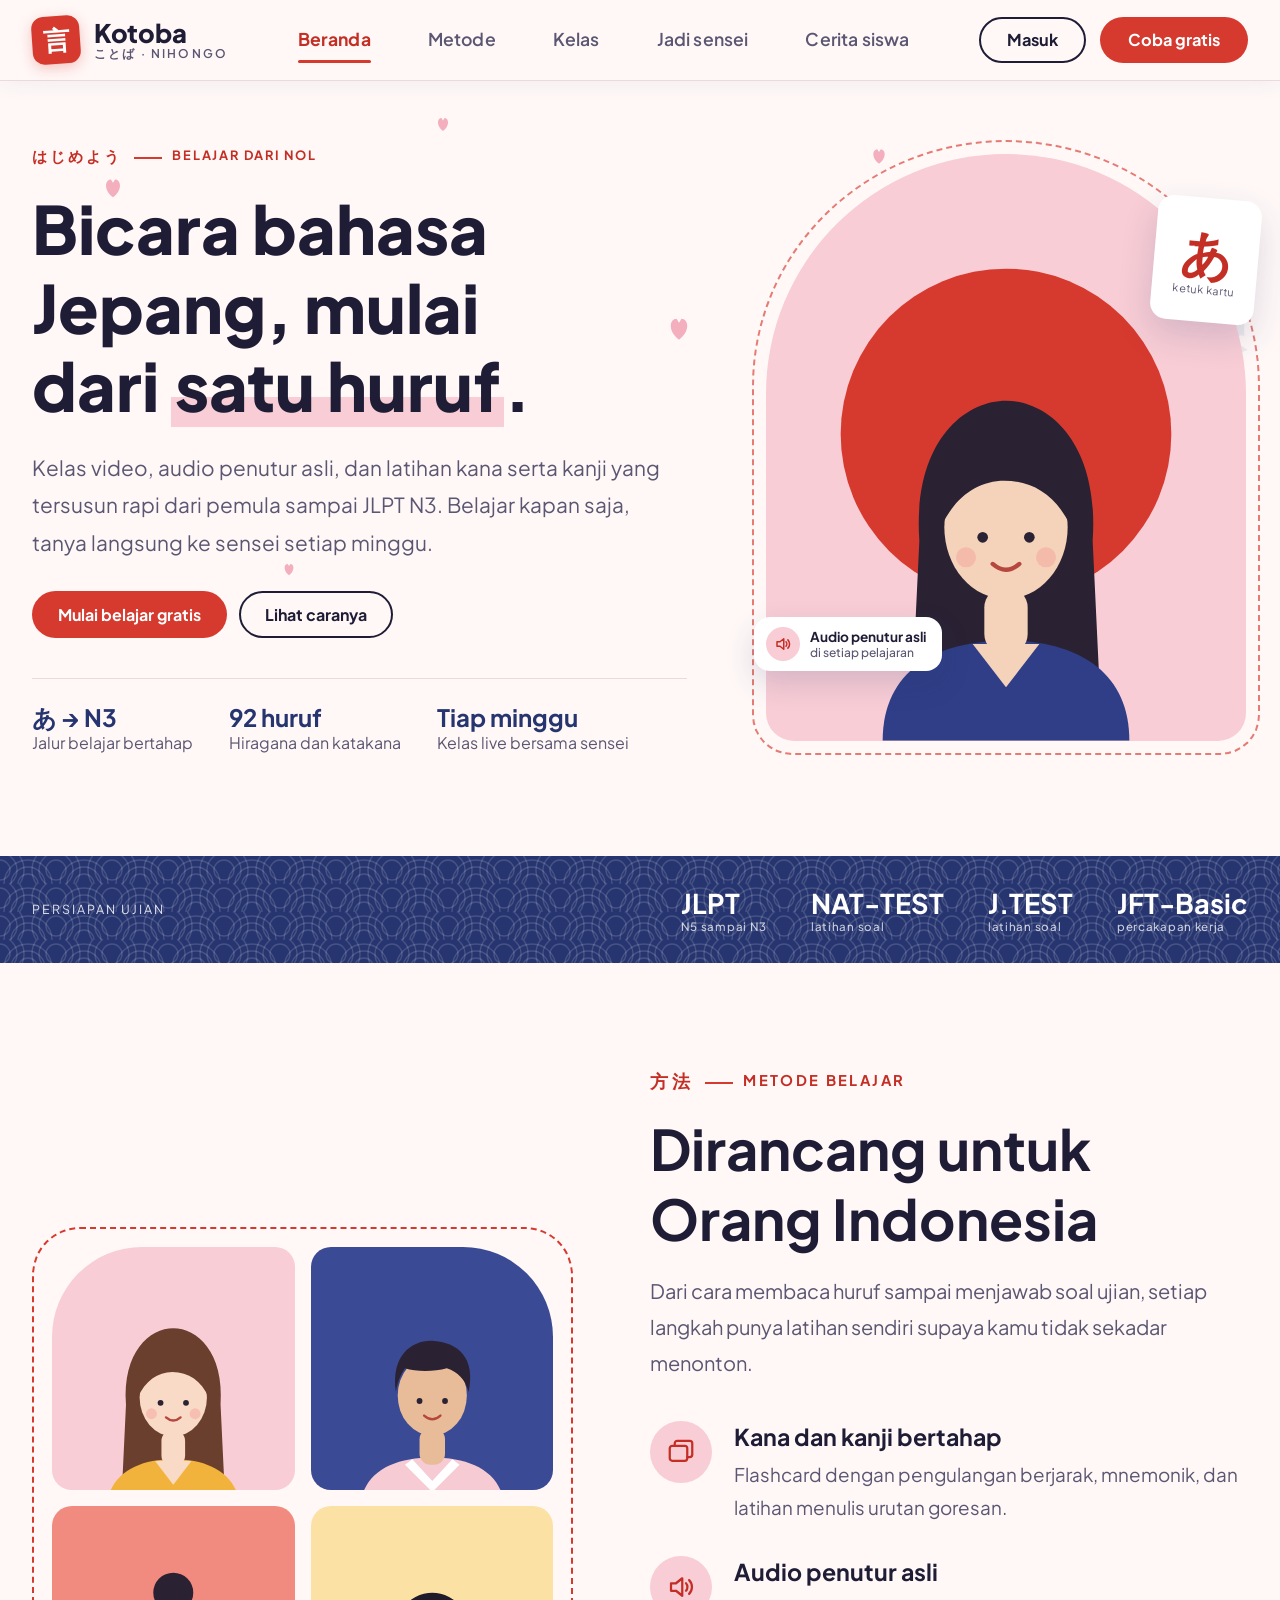
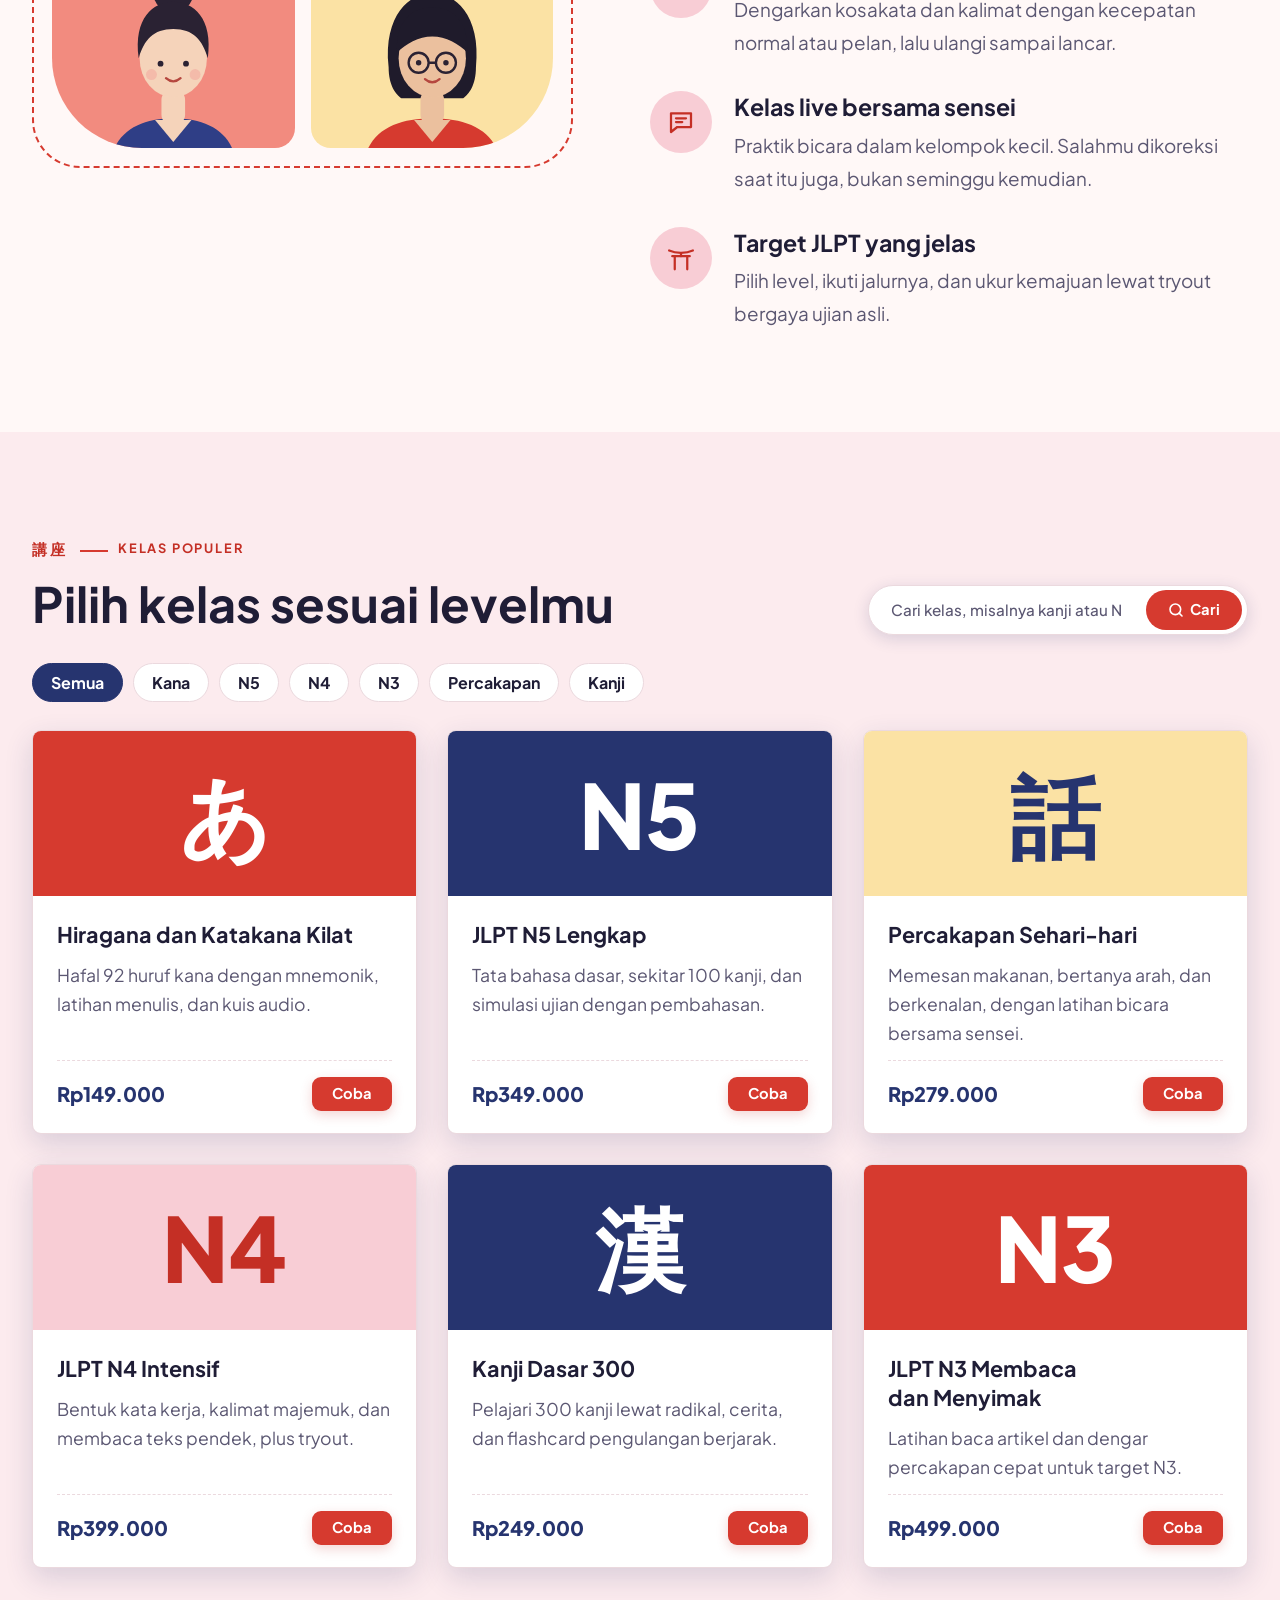
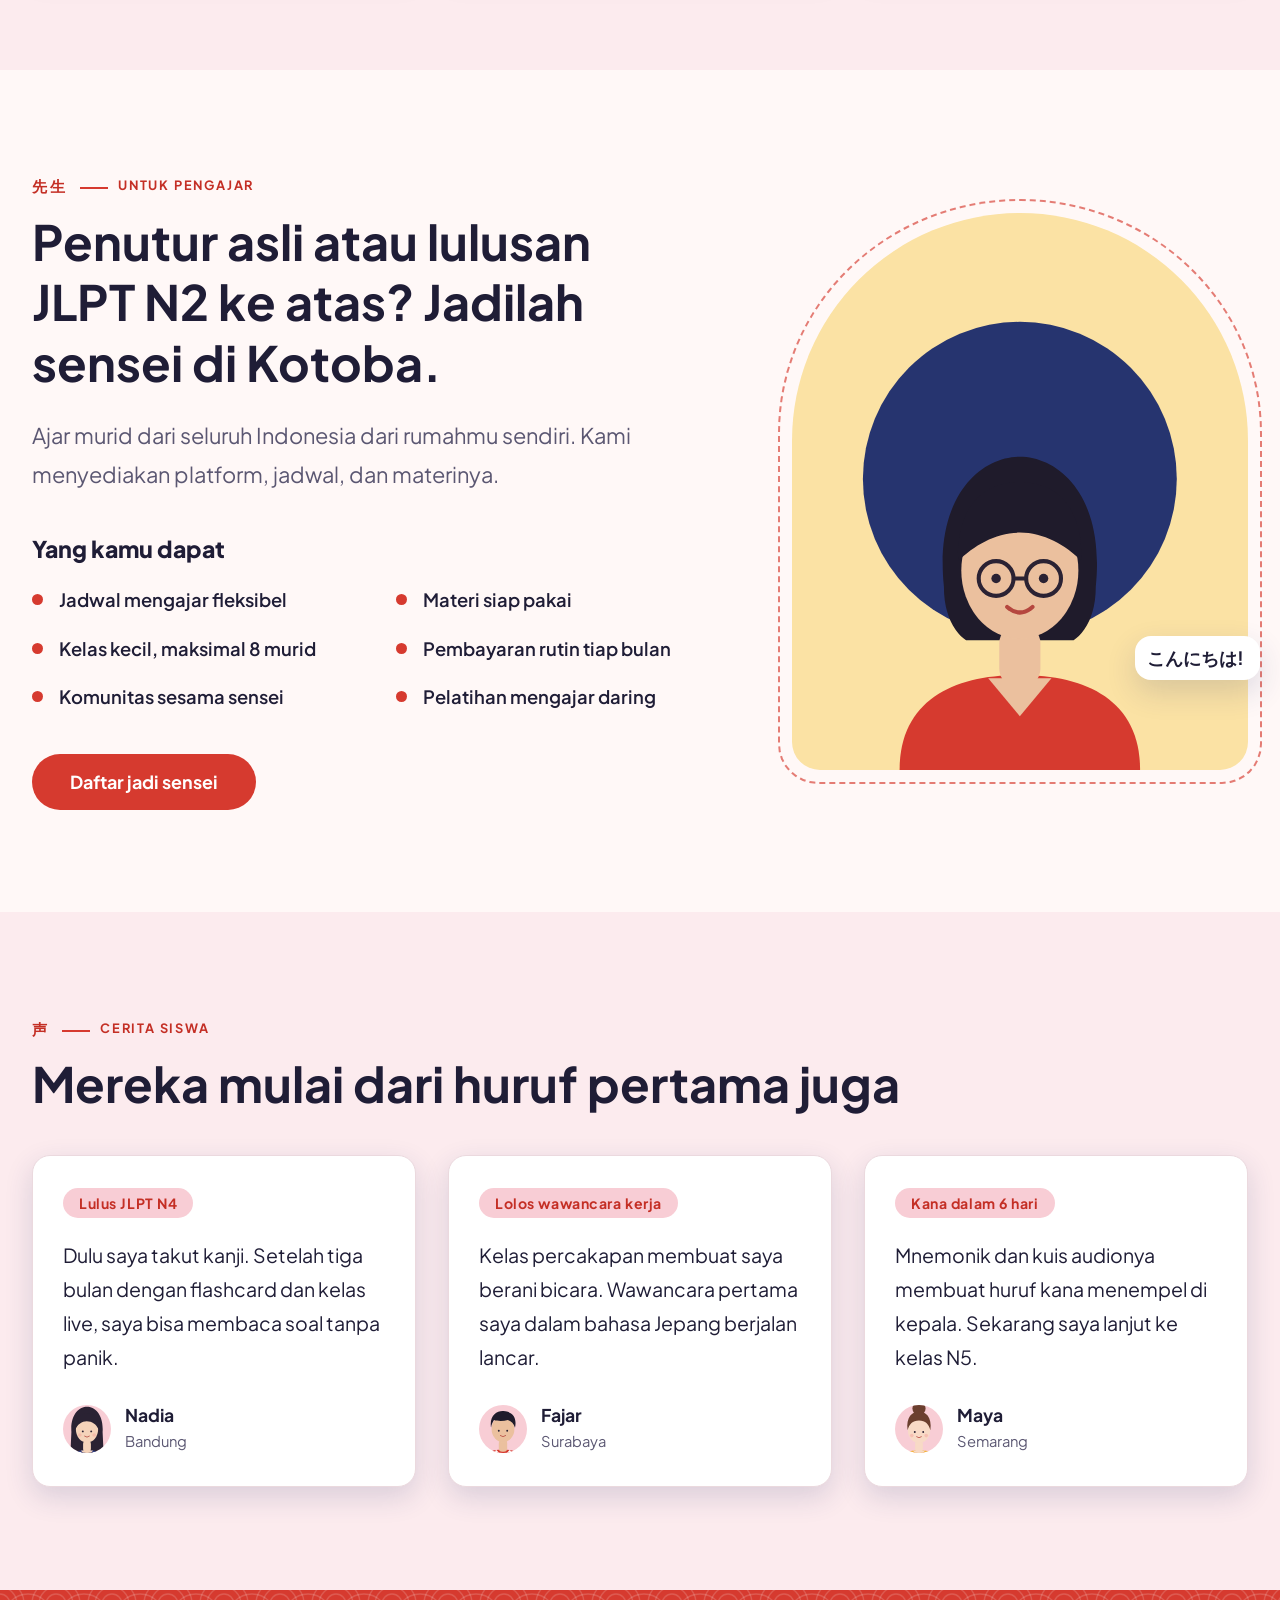
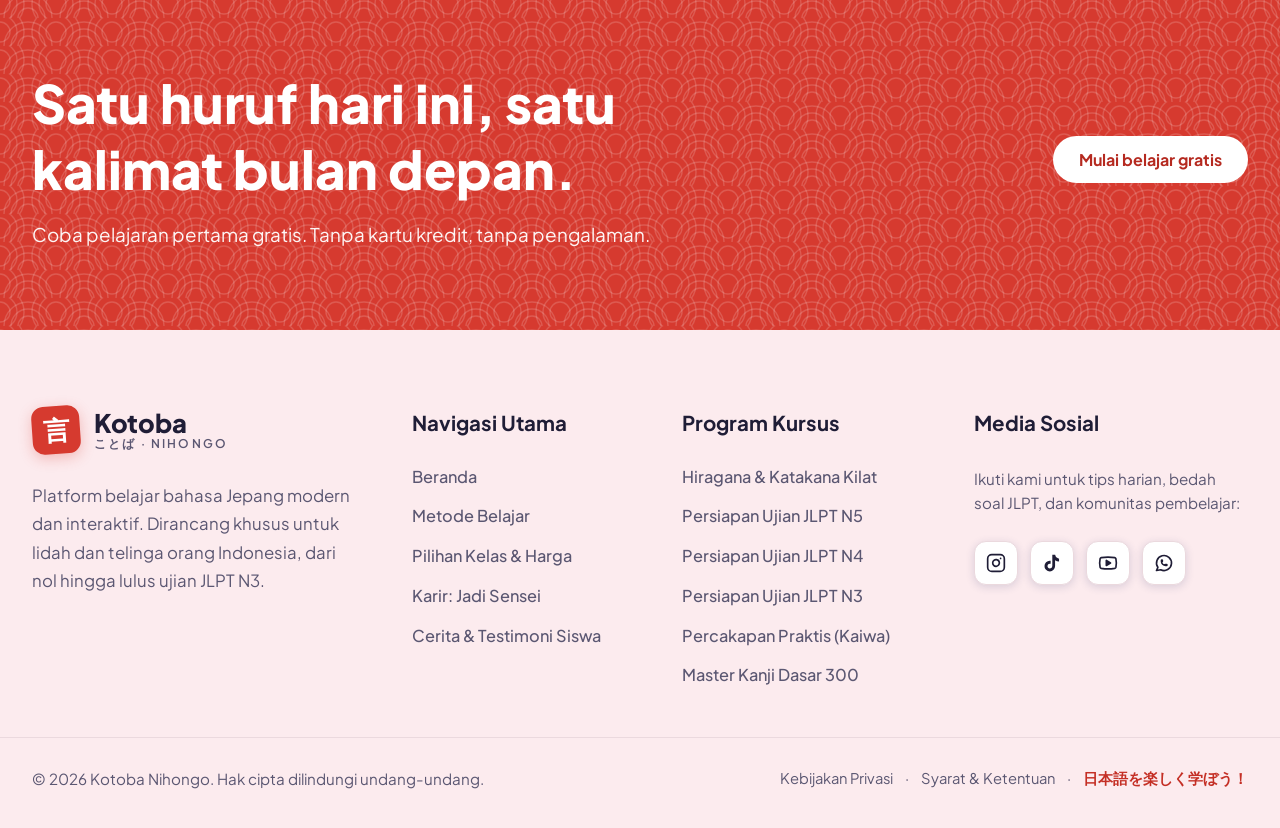
==== index.html @ 8b2e1757 "second commit" ====
﻿<!doctype html>
<html lang="id">

<head>
    <meta charset="utf-8">
    <meta name="viewport" content="width=device-width, initial-scale=1, viewport-fit=cover">
    <meta name="claude:viewport-fit-sides" content="cover">
    <title>Kotoba Nihongo</title>

    <!-- Google Fonts: Plus Jakarta Sans -->
    <link rel="preconnect" href="https://fonts.googleapis.com">
    <link rel="preconnect" href="https://fonts.gstatic.com" crossorigin>
    <link
        href="https://fonts.googleapis.com/css2?family=Plus+Jakarta+Sans:ital,wght@0,400;0,500;0,600;0,700;0,800;1,400;1,700&display=swap"
        rel="stylesheet">

    <!-- File CSS Terhubung -->
    <link rel="stylesheet" href="style.css">
</head>

<body>
    <svg width="0" height="0" style="position:absolute" aria-hidden="true" focusable="false">
        <defs>
            <path id="petal" d="M0 12C-14 2-12-14-3-14L0-9 3-14C12-14 14 2 0 12Z" />
            <symbol id="p1" viewBox="0 0 200 240">
                <path d="M48 120C44 62 74 36 100 36s56 26 52 84l4 84H44z" fill="var(--hair)" />
                <path d="M26 240c0-42 32-60 74-60s74 18 74 60z" fill="var(--top)" />
                <rect x="87" y="148" width="26" height="40" rx="12" fill="var(--skin)" />
                <path d="M80 182l20 26 20-26z" fill="var(--skin)" />
                <ellipse cx="100" cy="112" rx="37" ry="43" fill="var(--skin)" />
                <path d="M61 112C58 72 80 56 102 58c24 2 40 20 37 54c-8-18-22-28-40-28c-16 0-30 10-38 28z"
                    fill="var(--hair)" />
                <circle cx="86" cy="118" r="3.2" fill="#2B2233" />
                <circle cx="114" cy="118" r="3.2" fill="#2B2233" />
                <path d="M92 134q8 7 16 0" stroke="#B5473F" stroke-width="2.6" fill="none" stroke-linecap="round" />
                <circle cx="76" cy="130" r="6" fill="#F08C8C" opacity=".35" />
                <circle cx="124" cy="130" r="6" fill="#F08C8C" opacity=".35" />
            </symbol>
            <symbol id="p2" viewBox="0 0 200 240">
                <path d="M20 240c0-44 34-62 80-62s80 18 80 62z" fill="var(--top)" />
                <rect x="86" y="146" width="28" height="40" rx="12" fill="var(--skin)" />
                <path d="M78 180l22 24 22-24 8 6-30 30-30-30z" fill="#fff" />
                <ellipse cx="100" cy="110" rx="38" ry="44" fill="var(--skin)" />
                <path d="M60 106C54 64 80 48 102 50c26 2 46 18 38 56c-4-14-12-22-24-26c-14 4-34 4-46 0c-4 6-8 14-10 26z"
                    fill="var(--hair)" />
                <circle cx="86" cy="116" r="3.2" fill="#2B2233" />
                <circle cx="114" cy="116" r="3.2" fill="#2B2233" />
                <path d="M91 132q9 8 18 0" stroke="#B5473F" stroke-width="2.6" fill="none" stroke-linecap="round" />
            </symbol>
            <symbol id="p3" viewBox="0 0 200 240">
                <circle cx="100" cy="42" r="22" fill="var(--hair)" />
                <path d="M30 240c0-42 30-60 70-60s70 18 70 60z" fill="var(--top)" />
                <rect x="87" y="148" width="26" height="40" rx="12" fill="var(--skin)" />
                <path d="M80 182l20 24 20-24z" fill="var(--skin)" />
                <ellipse cx="100" cy="114" rx="37" ry="43" fill="var(--skin)" />
                <path d="M62 114C56 70 78 52 100 52s44 18 38 62c-6-20-16-32-38-32c-22 0-32 12-38 32z"
                    fill="var(--hair)" />
                <circle cx="86" cy="120" r="3.2" fill="#2B2233" />
                <circle cx="114" cy="120" r="3.2" fill="#2B2233" />
                <path d="M92 136q8 7 16 0" stroke="#B5473F" stroke-width="2.6" fill="none" stroke-linecap="round" />
                <circle cx="76" cy="132" r="6" fill="#F08C8C" opacity=".35" />
                <circle cx="124" cy="132" r="6" fill="#F08C8C" opacity=".35" />
            </symbol>
            <symbol id="p4" viewBox="0 0 200 240">
                <path d="M52 124C46 66 76 42 100 42s54 24 48 82c0 20-8 30-14 34H66c-6-4-14-14-14-34z"
                    fill="var(--hair)" />
                <path d="M24 240c0-44 34-60 76-60s76 16 76 60z" fill="var(--top)" />
                <rect x="87" y="148" width="26" height="40" rx="12" fill="var(--skin)" />
                <path d="M80 182l20 24 20-24z" fill="var(--skin)" />
                <ellipse cx="100" cy="114" rx="37" ry="43" fill="var(--skin)" />
                <path d="M61 108C60 70 80 58 100 58s40 12 39 50c-10-10-24-18-39-18s-29 8-39 18z" fill="var(--hair)" />
                <circle cx="85" cy="119" r="3" fill="#2B2233" />
                <circle cx="115" cy="119" r="3" fill="#2B2233" />
                <g fill="none" stroke="#2B2233" stroke-width="2.6">
                    <circle cx="85" cy="119" r="11" />
                    <circle cx="115" cy="119" r="11" />
                    <path d="M96 119h8" />
                </g>
                <path d="M92 137q8 7 16 0" stroke="#B5473F" stroke-width="2.6" fill="none" stroke-linecap="round" />
            </symbol>
        </defs>
    </svg>

    <header class="wrap nav">
        <a class="logo" href="beranda.html" aria-label="Kotoba Nihongo">
            <span class="seal" aria-hidden="true">言</span>
            <span class="logo-text"><b>Kotoba</b><small>ことば · NIHONGO</small></span>
        </a>
        <nav class="links" id="nav-menu" aria-label="Menu utama">
            <a href="beranda.html" class="active">Beranda</a>
            <a href="metode.html">Metode</a>
            <a href="kelas.html">Kelas</a>
            <a href="sensei.html">Jadi sensei</a>
            <a href="cerita.html">Cerita siswa</a>
            <div class="mobile-cta">
                <a class="btn btn-line" href="kelas.html">Masuk</a>
                <a class="btn btn-shu" href="kelas.html">Coba gratis</a>
            </div>
        </nav>
        <div class="nav-actions">
            <div class="nav-cta">
                <a class="btn btn-line" href="kelas.html">Masuk</a>
                <a class="btn btn-shu" href="kelas.html">Coba gratis</a>
            </div>
            <button class="nav-toggle" id="nav-toggle" type="button" aria-label="Buka navigasi" aria-expanded="false"
                aria-controls="nav-menu">
                <span class="bar"></span>
                <span class="bar"></span>
                <span class="bar"></span>
            </button>
        </div>
    </header>

    <main id="top">
        <section class="hero" aria-labelledby="hero-title">
            <div class="watermark" aria-hidden="true">日本語</div>
            <svg class="petal" style="--x:8%;--y:12%;--s:22px;--d:16s;--delay:0s" viewBox="-16 -16 32 32"
                aria-hidden="true">
                <use href="#petal" />
            </svg>
            <svg class="petal" style="--x:34%;--y:4%;--s:16px;--d:19s;--delay:-6s" viewBox="-16 -16 32 32"
                aria-hidden="true">
                <use href="#petal" />
            </svg>
            <svg class="petal" style="--x:52%;--y:30%;--s:26px;--d:15s;--delay:-3s" viewBox="-16 -16 32 32"
                aria-hidden="true">
                <use href="#petal" />
            </svg>
            <svg class="petal" style="--x:68%;--y:8%;--s:18px;--d:21s;--delay:-11s" viewBox="-16 -16 32 32"
                aria-hidden="true">
                <use href="#petal" />
            </svg>
            <svg class="petal" style="--x:88%;--y:40%;--s:24px;--d:17s;--delay:-8s" viewBox="-16 -16 32 32"
                aria-hidden="true">
                <use href="#petal" />
            </svg>
            <svg class="petal" style="--x:22%;--y:62%;--s:14px;--d:20s;--delay:-14s" viewBox="-16 -16 32 32"
                aria-hidden="true">
                <use href="#petal" />
            </svg>
            <div class="wrap hero-grid">
                <div>
                    <span class="eyebrow"><span class="jp">はじめよう</span>Belajar dari nol</span>
                    <h1 id="hero-title">Bicara bahasa Jepang, mulai dari <em>satu huruf</em>.</h1>
                    <p class="lead">Kelas video, audio penutur asli, dan latihan kana serta kanji yang tersusun rapi
                        dari pemula sampai JLPT N3. Belajar kapan saja, tanya langsung ke sensei setiap minggu.</p>
                    <div class="hero-actions">
                        <a class="btn btn-shu" href="kelas.html">Mulai belajar gratis</a>
                        <a class="btn btn-line" href="metode.html">Lihat caranya</a>
                    </div>
                    <div class="facts">
                        <div><b>あ → N3</b><span>Jalur belajar bertahap</span></div>
                        <div><b>92 huruf</b><span>Hiragana dan katakana</span></div>
                        <div><b>Tiap minggu</b><span>Kelas live bersama sensei</span></div>
                    </div>
                </div>
                <div class="art">
                    <div class="arch">
                        <svg class="c1" viewBox="0 0 360 440" role="img"
                            aria-label="Ilustrasi siswi yang sedang belajar bahasa Jepang">
                            <circle cx="180" cy="210" r="124" fill="var(--shu)" />
                            <use href="#p1" x="55" y="140" width="250" height="300" />
                        </svg>
                    </div>
                    <button class="kana" id="kana" type="button" aria-live="polite"
                        aria-label="Kartu kana. Ketuk untuk membalik">
                        <span class="g" id="kana-g">あ</span>
                        <span class="hint" id="kana-h">ketuk kartu</span>
                    </button>
                    <div class="badge badge-audio">
                        <i aria-hidden="true"><svg width="18" height="18" viewBox="0 0 24 24" fill="none"
                                stroke="currentColor" stroke-width="2" stroke-linecap="round" stroke-linejoin="round">
                                <path d="M4 9v6h4l5 4V5L8 9H4z" />
                                <path d="M16 9c1.5 1.5 1.5 4.5 0 6M18.5 6.5c3 3 3 8 0 11" />
                            </svg></i>
                        <span>Audio penutur asli<small>di setiap pelajaran</small></span>
                    </div>
                </div>
            </div>
        </section>

        <section class="band exams" aria-label="Ujian yang disiapkan">
            <div class="wrap">
                <span class="label">Persiapan ujian</span>
                <ul>
                    <li>JLPT<span>N5 sampai N3</span></li>
                    <li>NAT-TEST<span>latihan soal</span></li>
                    <li>J.TEST<span>latihan soal</span></li>
                    <li>JFT-Basic<span>percakapan kerja</span></li>
                </ul>
            </div>
        </section>

        <section class="section" id="metode" aria-labelledby="metode-title">
            <div class="wrap method-grid">
                <div class="tiles" role="img" aria-label="Empat ilustrasi siswa dan sensei Kotoba">
                    <div class="tile"><svg class="c3" viewBox="0 0 200 200">
                            <use href="#p1" x="25" y="40" width="150" height="180" />
                        </svg></div>
                    <div class="tile"><svg class="c4" viewBox="0 0 200 200">
                            <use href="#p2" x="25" y="40" width="150" height="180" />
                        </svg></div>
                    <div class="tile"><svg class="c1" viewBox="0 0 200 200">
                            <use href="#p3" x="25" y="40" width="150" height="180" />
                        </svg></div>
                    <div class="tile"><svg class="c2" viewBox="0 0 200 200">
                            <use href="#p4" x="25" y="40" width="150" height="180" />
                        </svg></div>
                </div>
                <div>
                    <span class="eyebrow"><span class="jp">方法</span>Metode belajar</span>
                    <h2 class="h2" id="metode-title">Dirancang untuk Orang Indonesia</h2>
                    <p class="lead">Dari cara membaca huruf sampai menjawab soal ujian, setiap langkah punya latihan
                        sendiri supaya kamu tidak sekadar menonton.</p>
                    <div class="feats">
                        <div class="feat">
                            <span class="ic" aria-hidden="true"><svg width="26" height="26" viewBox="0 0 24 24"
                                    fill="none" stroke="currentColor" stroke-width="1.8" stroke-linecap="round"
                                    stroke-linejoin="round">
                                    <rect x="3" y="7" width="14" height="12" rx="2" />
                                    <path d="M7 7V5a2 2 0 0 1 2-2h10a2 2 0 0 1 2 2v9a2 2 0 0 1-2 2h-2" />
                                </svg></span>
                            <div>
                                <h3>Kana dan kanji bertahap</h3>
                                <p>Flashcard dengan pengulangan berjarak, mnemonik, dan latihan menulis urutan goresan.
                                </p>
                            </div>
                        </div>
                        <div class="feat">
                            <span class="ic" aria-hidden="true"><svg width="26" height="26" viewBox="0 0 24 24"
                                    fill="none" stroke="currentColor" stroke-width="1.8" stroke-linecap="round"
                                    stroke-linejoin="round">
                                    <path d="M4 9v6h4l5 4V5L8 9H4z" />
                                    <path d="M16 9c1.5 1.5 1.5 4.5 0 6M18.5 6.5c3 3 3 8 0 11" />
                                </svg></span>
                            <div>
                                <h3>Audio penutur asli</h3>
                                <p>Dengarkan kosakata dan kalimat dengan kecepatan normal atau pelan, lalu ulangi sampai
                                    lancar.</p>
                            </div>
                        </div>
                        <div class="feat">
                            <span class="ic" aria-hidden="true"><svg width="26" height="26" viewBox="0 0 24 24"
                                    fill="none" stroke="currentColor" stroke-width="1.8" stroke-linecap="round"
                                    stroke-linejoin="round">
                                    <path d="M4 5h16v11H9l-5 4V5z" />
                                    <path d="M8 9h8M8 12h5" />
                                </svg></span>
                            <div>
                                <h3>Kelas live bersama sensei</h3>
                                <p>Praktik bicara dalam kelompok kecil. Salahmu dikoreksi saat itu juga, bukan seminggu
                                    kemudian.</p>
                            </div>
                        </div>
                        <div class="feat">
                            <span class="ic" aria-hidden="true"><svg width="26" height="26" viewBox="0 0 24 24"
                                    fill="none" stroke="currentColor" stroke-width="1.8" stroke-linecap="round"
                                    stroke-linejoin="round">
                                    <path d="M2.5 6C8 8.5 16 8.5 21.5 6" />
                                    <path d="M5 10.5h14" />
                                    <path d="M7 10.5V21M17 10.5V21M12 8.5v2" />
                                </svg></span>
                            <div>
                                <h3>Target JLPT yang jelas</h3>
                                <p>Pilih level, ikuti jalurnya, dan ukur kemajuan lewat tryout bergaya ujian asli.</p>
                            </div>
                        </div>
                    </div>
                </div>
            </div>
        </section>

        <section class="section courses" id="kelas" aria-labelledby="kelas-title">
            <div class="wrap">
                <div class="courses-head">
                    <div>
                        <span class="eyebrow"><span class="jp">講座</span>Kelas populer</span>
                        <h2 class="h2" id="kelas-title">Pilih kelas sesuai levelmu</h2>
                    </div>
                    <div class="courses-filter-bar">
                        <div class="category-dropdown-wrap">
                            <label for="level-select" hidden>Pilih Kategori</label>
                            <select class="category-select" id="level-select" aria-label="Pilih kategori kelas">
                                <option value="all">Semua Kategori</option>
                                <option value="kana">Kana</option>
                                <option value="n5">JLPT N5</option>
                                <option value="n4">JLPT N4</option>
                                <option value="n3">JLPT N3</option>
                                <option value="percakapan">Percakapan</option>
                                <option value="kanji">Kanji</option>
                            </select>
                            <span class="select-chevron" aria-hidden="true">
                                <svg width="15" height="15" viewBox="0 0 24 24" fill="none" stroke="currentColor"
                                    stroke-width="2.5" stroke-linecap="round" stroke-linejoin="round">
                                    <path d="m6 9 6 6 6-6" />
                                </svg>
                            </span>
                        </div>
                        <form class="search" id="search" role="search">
                            <label for="q" hidden>Cari kelas</label>
                            <input id="q" type="search" placeholder="Cari kelas, misalnya kanji atau N4"
                                autocomplete="off">
                            <button class="btn btn-shu" type="submit" aria-label="Cari kelas">
                                <svg class="search-btn-icon" width="16" height="16" viewBox="0 0 24 24" fill="none"
                                    stroke="currentColor" stroke-width="2.4" stroke-linecap="round"
                                    stroke-linejoin="round" aria-hidden="true">
                                    <circle cx="11" cy="11" r="8" />
                                    <path d="m21 21-4.3-4.3" />
                                </svg>
                                <span class="search-btn-text">Cari</span>
                            </button>
                        </form>
                    </div>
                </div>
                <div class="chips" role="group" aria-label="Filter level">
                    <button class="chip" type="button" data-level="all" aria-pressed="true">Semua</button>
                    <button class="chip" type="button" data-level="kana" aria-pressed="false">Kana</button>
                    <button class="chip" type="button" data-level="n5" aria-pressed="false">N5</button>
                    <button class="chip" type="button" data-level="n4" aria-pressed="false">N4</button>
                    <button class="chip" type="button" data-level="n3" aria-pressed="false">N3</button>
                    <button class="chip" type="button" data-level="percakapan" aria-pressed="false">Percakapan</button>
                    <button class="chip" type="button" data-level="kanji" aria-pressed="false">Kanji</button>
                </div>
                <div class="grid" id="grid">
                    <article class="course" data-level="kana">
                        <div class="glyph t-shu" aria-hidden="true">あ</div>
                        <div class="course-body">
                            <h3>Hiragana dan Katakana Kilat</h3>
                            <p>Hafal 92 huruf kana dengan mnemonik, latihan menulis, dan kuis audio.</p>
                            <div class="course-foot">
                                <span class="price">Rp149.000</span>
                                <a href="kelas.html" class="btn-coba">Coba</a>
                            </div>
                        </div>
                    </article>
                    <article class="course" data-level="n5">
                        <div class="glyph t-indigo" aria-hidden="true">N5</div>
                        <div class="course-body">
                            <h3>JLPT N5 Lengkap</h3>
                            <p>Tata bahasa dasar, sekitar 100 kanji, dan simulasi ujian dengan pembahasan.</p>
                            <div class="course-foot">
                                <span class="price">Rp349.000</span>
                                <a href="kelas.html" class="btn-coba">Coba</a>
                            </div>
                        </div>
                    </article>
                    <article class="course" data-level="percakapan">
                        <div class="glyph t-kinari" aria-hidden="true">話</div>
                        <div class="course-body">
                            <h3>Percakapan Sehari-hari</h3>
                            <p>Memesan makanan, bertanya arah, dan berkenalan, dengan latihan bicara bersama sensei.</p>
                            <div class="course-foot">
                                <span class="price">Rp279.000</span>
                                <a href="kelas.html" class="btn-coba">Coba</a>
                            </div>
                        </div>
                    </article>
                    <article class="course" data-level="n4">
                        <div class="glyph t-sakura" aria-hidden="true">N4</div>
                        <div class="course-body">
                            <h3>JLPT N4 Intensif</h3>
                            <p>Bentuk kata kerja, kalimat majemuk, dan membaca teks pendek, plus tryout.</p>
                            <div class="course-foot">
                                <span class="price">Rp399.000</span>
                                <a href="kelas.html" class="btn-coba">Coba</a>
                            </div>
                        </div>
                    </article>
                    <article class="course" data-level="kanji">
                        <div class="glyph t-indigo" aria-hidden="true">漢</div>
                        <div class="course-body">
                            <h3>Kanji Dasar 300</h3>
                            <p>Pelajari 300 kanji lewat radikal, cerita, dan flashcard pengulangan berjarak.</p>
                            <div class="course-foot">
                                <span class="price">Rp249.000</span>
                                <a href="kelas.html" class="btn-coba">Coba</a>
                            </div>
                        </div>
                    </article>
                    <article class="course" data-level="n3">
                        <div class="glyph t-shu" aria-hidden="true">N3</div>
                        <div class="course-body">
                            <h3>JLPT N3 Membaca dan Menyimak</h3>
                            <p>Latihan baca artikel dan dengar percakapan cepat untuk target N3.</p>
                            <div class="course-foot">
                                <span class="price">Rp499.000</span>
                                <a href="kelas.html" class="btn-coba">Coba</a>
                            </div>
                        </div>
                    </article>
                </div>
                <p class="empty" id="empty" hidden>Belum ada kelas yang cocok. Coba kata kunci lain atau pilih Semua.
                </p>
            </div>
        </section>

        <section class="section sensei" id="sensei" aria-labelledby="sensei-title">
            <div class="wrap sensei-grid">
                <div>
                    <span class="eyebrow"><span class="jp">先生</span>Untuk pengajar</span>
                    <h2 class="h2" id="sensei-title">Penutur asli atau lulusan JLPT N2 ke atas? Jadilah sensei di
                        Kotoba.</h2>
                    <p class="lead">Ajar murid dari seluruh Indonesia dari rumahmu sendiri. Kami menyediakan platform,
                        jadwal, dan materinya.</p>
                    <h3 class="perks-title">Yang kamu dapat</h3>
                    <ul class="perks">
                        <li>Jadwal mengajar fleksibel</li>
                        <li>Materi siap pakai</li>
                        <li>Kelas kecil, maksimal 8 murid</li>
                        <li>Pembayaran rutin tiap bulan</li>
                        <li>Komunitas sesama sensei</li>
                        <li>Pelatihan mengajar daring</li>
                    </ul>
                    <a class="btn btn-shu" href="sensei.html">Daftar jadi sensei</a>
                </div>
                <div class="art sensei-art">
                    <div class="arch" style="background:var(--kinari)">
                        <svg class="c2" viewBox="0 0 360 440" role="img" aria-label="Ilustrasi sensei berkacamata">
                            <circle cx="180" cy="210" r="124" fill="#26346F" />
                            <use href="#p4" x="55" y="140" width="250" height="300" />
                        </svg>
                    </div>
                    <div class="badge badge-hello">こんにちは!</div>
                </div>
            </div>
        </section>

        <section class="section stories" id="cerita" aria-labelledby="cerita-title">
            <div class="wrap">
                <span class="eyebrow"><span class="jp">声</span>Cerita siswa</span>
                <h2 class="h2" id="cerita-title">Mereka mulai dari huruf pertama juga</h2>
                <div class="grid">
                    <figure class="story" style="margin:0">
                        <span class="result">Lulus JLPT N4</span>
                        <q>Dulu saya takut kanji. Setelah tiga bulan dengan flashcard dan kelas live, saya bisa membaca
                            soal tanpa panik.</q>
                        <footer><span class="av c1"><svg viewBox="20 30 160 160">
                                    <use href="#p1" width="200" height="240" />
                                </svg></span>
                            <div><b>Nadia</b><span>Bandung</span></div>
                        </footer>
                    </figure>
                    <figure class="story" style="margin:0">
                        <span class="result">Lolos wawancara kerja</span>
                        <q>Kelas percakapan membuat saya berani bicara. Wawancara pertama saya dalam bahasa Jepang
                            berjalan lancar.</q>
                        <footer><span class="av c2"><svg viewBox="20 30 160 160">
                                    <use href="#p2" width="200" height="240" />
                                </svg></span>
                            <div><b>Fajar</b><span>Surabaya</span></div>
                        </footer>
                    </figure>
                    <figure class="story" style="margin:0">
                        <span class="result">Kana dalam 6 hari</span>
                        <q>Mnemonik dan kuis audionya membuat huruf kana menempel di kepala. Sekarang saya lanjut ke
                            kelas N5.</q>
                        <footer><span class="av c3"><svg viewBox="20 30 160 160">
                                    <use href="#p3" width="200" height="240" />
                                </svg></span>
                            <div><b>Maya</b><span>Semarang</span></div>
                        </footer>
                    </figure>
                </div>
            </div>
        </section>

        <section class="cta" aria-labelledby="cta-title">
            <div class="wrap">
                <div>
                    <h2 id="cta-title">Satu huruf hari ini, satu kalimat bulan depan.</h2>
                    <p>Coba pelajaran pertama gratis. Tanpa kartu kredit, tanpa pengalaman.</p>
                </div>
                <a class="btn btn-white" href="kelas.html">Mulai belajar gratis</a>
            </div>
        </section>
    </main>

    <footer class="site" role="contentinfo">
        <div class="wrap footer-main">
            <div class="footer-col brand-col">
                <a class="logo" href="beranda.html" aria-label="Kotoba Nihongo">
                    <span class="seal" aria-hidden="true">言</span>
                    <span class="logo-text"><b>Kotoba</b><small>ことば · NIHONGO</small></span>
                </a>
                <p class="footer-desc">
                    Platform belajar bahasa Jepang modern dan interaktif. Dirancang khusus untuk lidah dan telinga orang
                    Indonesia, dari nol hingga lulus ujian JLPT N3.
                </p>
            </div>

            <div class="footer-col">
                <h4 class="footer-heading">Navigasi Utama</h4>
                <ul class="footer-links">
                    <li><a href="beranda.html">Beranda</a></li>
                    <li><a href="metode.html">Metode Belajar</a></li>
                    <li><a href="kelas.html">Pilihan Kelas & Harga</a></li>
                    <li><a href="sensei.html">Karir: Jadi Sensei</a></li>
                    <li><a href="cerita.html">Cerita & Testimoni Siswa</a></li>
                </ul>
            </div>

            <div class="footer-col">
                <h4 class="footer-heading">Program Kursus</h4>
                <ul class="footer-links">
                    <li><a href="kelas.html">Hiragana & Katakana Kilat</a></li>
                    <li><a href="kelas.html">Persiapan Ujian JLPT N5</a></li>
                    <li><a href="kelas.html">Persiapan Ujian JLPT N4</a></li>
                    <li><a href="kelas.html">Persiapan Ujian JLPT N3</a></li>
                    <li><a href="kelas.html">Percakapan Praktis (Kaiwa)</a></li>
                    <li><a href="kelas.html">Master Kanji Dasar 300</a></li>
                </ul>
            </div>

            <div class="footer-col">
                <h4 class="footer-heading">Media Sosial</h4>
                <p class="footer-subtext">Ikuti kami untuk tips harian, bedah soal JLPT, dan komunitas pembelajar:</p>
                <div class="footer-social">
                    <a href="https://instagram.com" target="_blank" rel="noopener" class="social-link"
                        aria-label="Instagram Kotoba Nihongo" title="Instagram: @kotobanihongo">
                        <svg width="20" height="20" viewBox="0 0 24 24" fill="none" stroke="currentColor"
                            stroke-width="2" stroke-linecap="round" stroke-linejoin="round">
                            <rect width="20" height="20" x="2" y="2" rx="5" ry="5" />
                            <path d="M16 11.37A4 4 0 1 1 12.63 8 4 4 0 0 1 16 11.37z" />
                            <line x1="17.5" x2="17.51" y1="6.5" y2="6.5" />
                        </svg>
                    </a>
                    <a href="https://tiktok.com" target="_blank" rel="noopener" class="social-link"
                        aria-label="TikTok Kotoba Nihongo" title="TikTok: @kotoba.nihongo">
                        <svg width="20" height="20" viewBox="0 0 24 24" fill="currentColor">
                            <path
                                d="M19.59 6.69a4.83 4.83 0 0 1-3.77-4.25V2h-3.45v13.67a2.89 2.89 0 0 1-5.2 1.74 2.89 2.89 0 0 1 2.31-4.64c.298-.002.595.042.88.13V9.4a6.33 6.33 0 0 0-1-.08A6.34 6.34 0 0 0 3 15.66a6.34 6.34 0 0 0 10.82 4.47 6.27 6.27 0 0 0 1.87-4.47v-7.1a8.16 8.16 0 0 0 4.77 1.52v-3.4a4.85 4.85 0 0 1-.87.01z" />
                        </svg>
                    </a>
                    <a href="https://youtube.com" target="_blank" rel="noopener" class="social-link"
                        aria-label="YouTube Kotoba Nihongo" title="YouTube: Kotoba Nihongo">
                        <svg width="20" height="20" viewBox="0 0 24 24" fill="none" stroke="currentColor"
                            stroke-width="2" stroke-linecap="round" stroke-linejoin="round">
                            <path
                                d="M2.5 17a24.12 24.12 0 0 1 0-10 2 2 0 0 1 1.4-1.4 49.56 49.56 0 0 1 16.2 0A2 2 0 0 1 21.5 7a24.12 24.12 0 0 1 0 10 2 2 0 0 1-1.4 1.4 49.55 49.55 0 0 1-16.2 0A2 2 0 0 1 2.5 17" />
                            <polygon points="10 15 15 12 10 9 10 15" fill="currentColor" />
                        </svg>
                    </a>
                    <a href="https://whatsapp.com" target="_blank" rel="noopener" class="social-link"
                        aria-label="Komunitas WhatsApp Kotoba" title="Komunitas WA: Grup Diskusi & Belajar">
                        <svg width="20" height="20" viewBox="0 0 24 24" fill="none" stroke="currentColor"
                            stroke-width="2" stroke-linecap="round" stroke-linejoin="round">
                            <path d="M3 21l1.65-3.8a9 9 0 1 1 3.4 2.9L3 21" />
                            <path
                                d="M9 10a.5.5 0 0 0 1 0V9a.5.5 0 0 0-1 0v1a5 5 0 0 0 5 5h1a.5.5 0 0 0 0-1h-1a.5.5 0 0 0 0 1" />
                        </svg>
                    </a>
                </div>
            </div>
        </div>

        <div class="wrap footer-bottom">
            <p class="copy">© 2026 Kotoba Nihongo. Hak cipta dilindungi undang-undang.</p>
            <div class="footer-legal">
                <a href="#top">Kebijakan Privasi</a>
                <span>·</span>
                <a href="#top">Syarat & Ketentuan</a>
                <span>·</span>
                <span class="jp-tag">日本語を楽しく学ぼう！</span>
            </div>
        </div>
    </footer>

    <!-- File JavaScript Terhubung -->
    <script src="script.js"></script>
</body>

</html>
---- style.css ----
/* === BASE & RESET STYLES === */
:root {
    color-scheme: light;
    box-sizing: border-box;
    padding-top: env(safe-area-inset-top, 0px);
    padding-bottom: env(safe-area-inset-bottom, 0px);
}

html {
    font-size: 16px;
    scroll-padding-top: 100px;
    scroll-behavior: smooth;
}

body {
    margin: 0;
    padding: 0;
    padding-top: 86px;
    background: var(--paper, #fff);
    color: var(--ink, #000);
    font-family: var(--body);
    font-size: 16px;
    line-height: 1.7;
    -webkit-text-size-adjust: 100%;
}

img {
    max-width: 100%;
}

[hidden]:not([hidden=until-found i]) {
    display: none !important;
}

* {
    box-sizing: border-box;
}

/* === THEME & VARIABLES === */
/* Layout: hero with an arched portrait and a hinomaru circle, an indigo wave band for JLPT exams, then method, filterable class cards, a sensei recruitment block, testimonials and a vermilion call to action. */
:root {
    --paper: #FFF8F7;
    --paper-2: #FCEBEE;
    --card: #FFFFFF;
    --ink: #1F1D36;
    --ink-soft: #5B5772;
    --line: #EBD9DE;
    --indigo: #26346F;
    --indigo-text: #26346F;
    --shu: #D63A2F;
    --shu-text: #C42F25;
    --sakura: #F8CDD5;
    --petal: #F2A3B3;
    --kinari: #FBE2A4;
    --shadow: rgba(38, 52, 111, .16);
    --display: "Plus Jakarta Sans", -apple-system, BlinkMacSystemFont, "Segoe UI", Roboto, sans-serif;
    --body: "Plus Jakarta Sans", -apple-system, BlinkMacSystemFont, "Segoe UI", Roboto, sans-serif;
}

@media (prefers-color-scheme: dark) {
    :root:not([data-theme="light"]) {
        --paper: #13142A;
        --paper-2: #1A1C38;
        --card: #212347;
        --ink: #F7EEF1;
        --ink-soft: #B9B5D2;
        --line: #34375F;
        --indigo: #1E2859;
        --indigo-text: #A9B4F5;
        --shu: #D93D32;
        --shu-text: #FF8B7E;
        --sakura: #43284D;
        --petal: #D9809F;
        --shadow: rgba(0, 0, 0, .4);
        color-scheme: dark;
    }
}

:root[data-theme="dark"] {
    --paper: #13142A;
    --paper-2: #1A1C38;
    --card: #212347;
    --ink: #F7EEF1;
    --ink-soft: #B9B5D2;
    --line: #34375F;
    --indigo: #1E2859;
    --indigo-text: #A9B4F5;
    --shu: #D93D32;
    --shu-text: #FF8B7E;
    --sakura: #43284D;
    --petal: #D9809F;
    --shadow: rgba(0, 0, 0, .4);
    color-scheme: dark;
}

/* === GENERAL ELEMENTS === */
h1,
h2,
h3 {
    font-family: var(--display);
    margin: 0;
    text-wrap: balance;
}

p {
    margin: 0;
    font-size: 16px;
}

a {
    color: inherit;
}

ul {
    margin: 0;
    padding: 0;
    list-style: none;
}

:focus-visible {
    outline: 3px solid var(--indigo-text);
    outline-offset: 3px;
    border-radius: 6px;
}

.wrap {
    max-width: 1600px;
    width: 100%;
    margin-inline: auto;
    padding-left: max(32px, env(safe-area-inset-left, 0px));
    padding-right: max(32px, env(safe-area-inset-right, 0px));
}

.section {
    padding-block: clamp(56px, 8vw, 104px);
}

.eyebrow {
    display: inline-flex;
    align-items: center;
    gap: 10px;
    font-weight: 700;
    font-size: .8rem;
    letter-spacing: .14em;
    text-transform: uppercase;
    color: var(--shu-text);
}

.eyebrow .jp {
    font-family: var(--display);
    letter-spacing: .2em;
    font-size: .95rem;
}

.eyebrow .jp::after {
    content: "";
    display: inline-block;
    width: 28px;
    height: 2px;
    background: var(--shu);
    vertical-align: middle;
    margin-left: 12px;
}

.h2 {
    font-weight: 700;
    font-size: clamp(2.1rem, 3.8vw, 3.1rem);
    line-height: 1.25;
    margin-top: 12px;
}

.lead {
    color: var(--ink-soft);
    max-width: 78ch;
    margin-top: 18px;
    font-size: 1.18rem;
    line-height: 1.75;
}

.btn {
    display: inline-flex;
    align-items: center;
    justify-content: center;
    gap: 8px;
    padding: 12px 24px;
    border-radius: 999px;
    font: 700 16px/1.2 var(--body);
    text-decoration: none;
    border: 2px solid transparent;
    cursor: pointer;
    transition: transform .15s ease, background-color .15s ease;
}

.btn:hover {
    transform: translateY(-2px);
}

.btn-shu {
    background: var(--shu);
    color: #fff;
}

.btn-line {
    border-color: var(--ink);
    color: var(--ink);
    background: transparent;
}

.btn-white {
    background: #fff;
    color: #B52A20;
}

/* === NAVBAR === */
header.nav {
    position: fixed;
    top: 0;
    left: 0;
    right: 0;
    width: 100%;
    max-width: 100%;
    margin: 0;
    z-index: 1000;
    background: color-mix(in srgb, var(--paper) 94%, transparent);
    backdrop-filter: blur(16px);
    -webkit-backdrop-filter: blur(16px);
    border-bottom: 1px solid var(--line);
    box-shadow: 0 4px 20px rgba(38, 52, 111, 0.05);
    padding-inline: max(32px, calc((100% - 1600px) / 2 + 32px));
    padding-block: 16px;
    display: flex;
    align-items: center;
    justify-content: space-between;
    box-sizing: border-box;
    transition: background-color .3s ease, box-shadow .3s ease;
}

.logo {
    display: flex;
    align-items: center;
    gap: 14px;
    text-decoration: none;
}

.seal {
    width: 48px;
    height: 48px;
    border-radius: 12px;
    background: var(--shu);
    color: #fff;
    display: grid;
    place-items: center;
    font: 800 1.65rem/1 var(--display);
    transform: rotate(-4deg);
    box-shadow: 0 4px 14px rgba(214, 58, 47, 0.28);
}

.logo-text {
    display: flex;
    flex-direction: column;
    line-height: 1.15;
}

.logo-text b {
    font: 800 1.6rem/1.1 var(--display);
    letter-spacing: -0.01em;
}

.logo-text small {
    font-size: .75rem;
    letter-spacing: .18em;
    color: var(--ink-soft);
    font-weight: 600;
}

.links {
    display: flex;
    gap: clamp(24px, 3.2vw, 42px);
    font-weight: 600;
    font-size: 1.1rem;
    align-items: center;
}

.links a {
    text-decoration: none;
    color: var(--ink-soft);
    padding: 8px 8px;
    position: relative;
    letter-spacing: 0.01em;
    transition: color .2s ease;
}

.links a:hover {
    color: var(--ink);
}

.links a.active {
    color: var(--shu-text);
    font-weight: 700;
}

.links a.active::after {
    content: "";
    position: absolute;
    bottom: 0;
    left: 8px;
    right: 8px;
    height: 3px;
    background: var(--shu);
    border-radius: 999px;
}

.nav-actions {
    display: flex;
    align-items: center;
    gap: 14px;
}

.nav-cta {
    display: flex;
    gap: 14px;
    align-items: center;
}

.nav-cta .btn {
    padding: 11px 26px;
    font-size: 1.02rem;
    font-weight: 700;
}

.nav-toggle {
    display: none;
    flex-direction: column;
    justify-content: center;
    align-items: center;
    gap: 5px;
    width: 44px;
    height: 44px;
    background: var(--card);
    border: 1.5px solid var(--line);
    border-radius: 12px;
    cursor: pointer;
    padding: 0;
    z-index: 1002;
    box-shadow: 0 4px 12px var(--shadow);
    transition: background-color .2s ease, border-color .2s ease, transform .15s ease;
}

.nav-toggle:hover {
    border-color: var(--shu);
    transform: scale(1.04);
}

.nav-toggle .bar {
    display: block;
    width: 22px;
    height: 2.4px;
    background: var(--ink);
    border-radius: 999px;
    transition: transform .25s ease, opacity .25s ease;
}

.nav-toggle.is-active .bar:nth-child(1) {
    transform: translateY(7.4px) rotate(45deg);
    background: var(--shu);
}

.nav-toggle.is-active .bar:nth-child(2) {
    opacity: 0;
}

.nav-toggle.is-active .bar:nth-child(3) {
    transform: translateY(-7.4px) rotate(-45deg);
    background: var(--shu);
}

.mobile-cta {
    display: none;
}

/* === HERO SECTION === */
.hero {
    position: relative;
    overflow: hidden;
    padding-block: clamp(24px, 5vw, 56px) clamp(64px, 8vw, 104px);
}

.watermark {
    position: absolute;
    right: max(8px, 2vw);
    top: 20px;
    writing-mode: vertical-rl;
    font: 800 clamp(5rem, 12vw, 10rem)/1 var(--display);
    color: var(--indigo-text);
    opacity: .07;
    letter-spacing: .05em;
    user-select: none;
    pointer-events: none;
}

.hero-grid {
    position: relative;
    display: grid;
    grid-template-columns: minmax(0, 1.15fr) minmax(0, .85fr);
    gap: clamp(48px, 6vw, 96px);
    align-items: center;
}

.hero h1 {
    font-weight: 800;
    font-size: clamp(2.5rem, 5.2vw, 4.4rem);
    line-height: 1.18;
    margin: 20px 0 24px;
}

.hero h1 em {
    font-style: normal;
    background: linear-gradient(transparent 64%, var(--sakura) 64%);
    padding-inline: .06em;
}

.hero .lead {
    font-size: clamp(1.15rem, 1.8vw, 1.3rem);
    line-height: 1.8;
    max-width: 72ch;
}

.hero-actions {
    display: flex;
    flex-wrap: wrap;
    gap: 12px;
    margin-top: 30px;
}

.facts {
    display: flex;
    flex-wrap: wrap;
    gap: 14px 36px;
    margin-top: 40px;
    padding-top: 24px;
    border-top: 1px solid var(--line);
}

.facts div {
    display: flex;
    flex-direction: column;
    line-height: 1.35;
}

.facts b {
    font: 700 1.5rem/1.2 var(--display);
    color: var(--indigo-text);
}

.facts span {
    font-size: 16px;
    color: var(--ink-soft);
}

.art {
    position: relative;
    width: 100%;
    max-width: 480px;
    margin-inline: auto;
}

.art::before {
    content: "";
    position: absolute;
    inset: -14px;
    border: 2px dashed var(--shu);
    border-radius: 50% 50% 40px 40px / 40% 40% 40px 40px;
    opacity: .65;
}

.arch {
    position: relative;
    aspect-ratio: 360/440;
    border-radius: 50% 50% 28px 28px / 40.9% 40.9% 28px 28px;
    overflow: hidden;
    background: var(--sakura);
}

.arch svg {
    position: absolute;
    inset: 0;
    width: 100%;
    height: 100%;
    display: block;
}

.badge {
    position: absolute;
    display: flex;
    align-items: center;
    gap: 10px;
    background: var(--card);
    color: var(--ink);
    padding: 10px 16px 10px 12px;
    border-radius: 16px;
    box-shadow: 0 12px 30px var(--shadow);
    font-weight: 700;
    font-size: .85rem;
    line-height: 1.3;
}

.badge i {
    display: grid;
    place-items: center;
    width: 34px;
    height: 34px;
    border-radius: 50%;
    background: var(--sakura);
    color: var(--shu-text);
    flex: none;
}

.badge small {
    display: block;
    font-weight: 500;
    color: var(--ink-soft);
    font-size: .75rem;
}

.badge-audio {
    left: -12px;
    bottom: 70px;
}

.kana {
    position: absolute;
    right: -12px;
    top: 44px;
    width: 104px;
    height: 124px;
    border: 0;
    border-radius: 16px;
    background: var(--card);
    color: var(--ink);
    box-shadow: 0 14px 34px var(--shadow);
    cursor: pointer;
    transform: rotate(5deg);
    transition: transform .2s ease;
    display: flex;
    flex-direction: column;
    align-items: center;
    justify-content: center;
    gap: 2px;
    font-family: var(--body);
}

.kana:hover {
    transform: rotate(0deg) translateY(-3px);
}

.kana .g {
    font: 800 3.2rem/1.1 var(--display);
    color: var(--shu-text);
}

.kana .g.rom {
    font: 700 2.4rem/1.2 var(--body);
    color: var(--indigo-text);
}

.kana .hint {
    font-size: .68rem;
    color: var(--ink-soft);
    letter-spacing: .04em;
}

.petal {
    position: absolute;
    top: var(--y);
    left: var(--x);
    width: var(--s);
    height: var(--s);
    fill: var(--petal);
    opacity: .85;
    animation: fall var(--d) linear var(--delay) infinite;
    pointer-events: none;
}

@keyframes fall {
    from {
        top: -8%;
        transform: translateX(0) rotate(0deg);
    }

    50% {
        transform: translateX(34px) rotate(200deg);
    }

    to {
        top: 104%;
        transform: translateX(-12px) rotate(400deg);
    }
}

/* === WAVE BAND (EXAMS) === */
.band {
    background-color: var(--indigo);
    background-image: url("data:image/svg+xml,%3Csvg xmlns='http://www.w3.org/2000/svg' width='56' height='28' viewBox='0 0 56 28'%3E%3Cg fill='none' stroke='%23ffffff' stroke-opacity='.15' stroke-width='1.4'%3E%3Ccircle cx='28' cy='28' r='24'/%3E%3Ccircle cx='28' cy='28' r='17'/%3E%3Ccircle cx='28' cy='28' r='10'/%3E%3Ccircle cx='0' cy='14' r='24'/%3E%3Ccircle cx='0' cy='14' r='17'/%3E%3Ccircle cx='0' cy='14' r='10'/%3E%3Ccircle cx='56' cy='14' r='24'/%3E%3Ccircle cx='56' cy='14' r='17'/%3E%3Ccircle cx='56' cy='14' r='10'/%3E%3C/g%3E%3C/svg%3E");
    color: #fff;
}

.exams .wrap {
    display: flex;
    flex-wrap: wrap;
    align-items: center;
    justify-content: space-between;
    gap: 16px 48px;
    padding-block: 30px;
}

.exams .label {
    font-size: .78rem;
    letter-spacing: .16em;
    text-transform: uppercase;
    opacity: .85;
}

.exams ul {
    display: flex;
    flex-wrap: wrap;
    gap: 10px 44px;
    font: 700 clamp(1.15rem, 2.4vw, 1.7rem)/1.3 var(--display);
}

.exams li span {
    font: 500 .72rem/1 var(--body);
    opacity: .75;
    display: block;
    letter-spacing: .06em;
}

/* === METHOD SECTION (Fokus Tipografi Lebih Besar & Lega) === */
#metode .eyebrow {
    font-size: 0.92rem;
    letter-spacing: .16em;
}

#metode .eyebrow .jp {
    font-size: 1.15rem;
}

#metode .h2 {
    font-size: clamp(2.3rem, 4.4vw, 3.5rem);
    line-height: 1.25;
    margin-top: 16px;
}

#metode .lead {
    font-size: 1.25rem;
    line-height: 1.8;
    max-width: 76ch;
    margin-top: 20px;
}

.method-grid {
    display: grid;
    grid-template-columns: minmax(0, .95fr) minmax(0, 1.05fr);
    gap: clamp(48px, 6vw, 96px);
    align-items: center;
}

.tiles {
    display: grid;
    grid-template-columns: 1fr 1fr;
    gap: 16px;
    padding: 18px;
    border: 2px dashed var(--shu);
    border-radius: 48px;
    max-width: 580px;
    margin-inline: auto;
    width: 100%;
}

.tile {
    aspect-ratio: 1;
    overflow: hidden;
    position: relative;
}

.tile svg {
    display: block;
    width: 100%;
    height: 100%;
}

.tile:nth-child(1) {
    border-radius: 90px 20px 20px 20px;
    background: var(--sakura);
}

.tile:nth-child(2) {
    border-radius: 20px 90px 20px 20px;
    background: #3A4A94;
}

.tile:nth-child(3) {
    border-radius: 20px 20px 20px 90px;
    background: #F28B7F;
}

.tile:nth-child(4) {
    border-radius: 20px 20px 90px 20px;
    background: var(--kinari);
}

.feats {
    display: grid;
    gap: 32px;
    margin-top: 40px;
}

.feat {
    display: grid;
    grid-template-columns: 62px minmax(0, 1fr);
    gap: 22px;
    align-items: start;
}

.feat .ic {
    width: 62px;
    height: 62px;
    border-radius: 50%;
    background: var(--sakura);
    color: var(--shu-text);
    display: grid;
    place-items: center;
    flex-shrink: 0;
}

.feat .ic svg {
    width: 30px;
    height: 30px;
}

.feat h3 {
    font-size: 1.45rem;
    font-weight: 700;
    line-height: 1.35;
}

.feat p {
    color: var(--ink-soft);
    font-size: 1.18rem;
    line-height: 1.75;
    margin-top: 6px;
}

/* === COURSES SECTION === */
.courses {
    background: var(--paper-2);
}

.courses-head {
    display: flex;
    flex-wrap: wrap;
    align-items: end;
    justify-content: space-between;
    gap: 24px;
}

.courses-filter-bar {
    display: flex;
    align-items: center;
    gap: 12px;
}

.category-dropdown-wrap {
    display: none;
}

.search {
    display: flex;
    align-items: center;
    gap: 8px;
    width: 380px;
    max-width: 100%;
    height: 50px;
    background: var(--card);
    border: 1.5px solid var(--line);
    border-radius: 999px;
    padding: 4px 5px 4px 20px;
    box-shadow: 0 4px 16px var(--shadow);
    transition: border-color .2s ease, box-shadow .2s ease;
}

.search:focus-within {
    border-color: var(--shu);
    box-shadow: 0 0 0 3px rgba(214, 58, 47, 0.15), 0 8px 24px var(--shadow);
}

.search input {
    flex: 1;
    min-width: 0;
    border: 0;
    background: transparent;
    color: var(--ink);
    font: 500 0.95rem var(--body);
    outline: 0;
}

.search input::placeholder {
    color: var(--ink-soft);
    font-size: 0.95rem;
}

.search .btn {
    display: inline-flex;
    align-items: center;
    justify-content: center;
    gap: 6px;
    height: 40px;
    padding: 0 20px;
    font-size: 0.92rem;
    font-weight: 700;
    white-space: nowrap;
    border-radius: 999px;
}

.chips {
    display: flex;
    flex-wrap: wrap;
    gap: 10px;
    margin-top: 28px;
}

.chip {
    border: 1.5px solid var(--line);
    background: var(--card);
    color: var(--ink);
    font: 700 16px var(--body);
    padding: 8px 18px;
    border-radius: 999px;
    cursor: pointer;
    transition: background-color .15s ease;
}

.chip:hover {
    border-color: var(--indigo-text);
}

.chip[aria-pressed="true"] {
    background: var(--indigo);
    border-color: var(--indigo);
    color: #fff;
}

.count {
    margin-top: 18px;
    font-size: 16px;
    color: var(--ink-soft);
}

.grid {
    display: grid;
    grid-template-columns: repeat(auto-fill, minmax(min(100%, 360px), 1fr));
    gap: 30px;
    margin-top: 28px;
}

.course {
    display: flex;
    flex-direction: column;
    background: var(--card);
    border: 1px solid var(--line);
    border-radius: 9px;
    overflow: hidden;
    box-shadow: 0 10px 28px var(--shadow);
    transition: transform .2s ease, box-shadow .2s ease;
}

.course:hover {
    transform: translateY(-4px);
    box-shadow: 0 14px 36px var(--shadow);
}

.glyph {
    position: relative;
    height: 165px;
    display: grid;
    place-items: center;
    font: 800 5.6rem/1 var(--display);
    color: #fff;
}

.glyph .tag {
    position: absolute;
    left: 14px;
    top: 14px;
    font: 700 .72rem/1 var(--body);
    letter-spacing: .06em;
    background: rgba(255, 255, 255, .92);
    color: #26346F;
    padding: 6px 12px;
    border-radius: 999px;
}

.t-shu {
    background: var(--shu);
}

.t-indigo {
    background: var(--indigo);
}

.t-kinari {
    background: var(--kinari);
    color: #26346F;
}

.t-sakura {
    background: var(--sakura);
    color: var(--shu-text);
}

.course-body {
    display: flex;
    flex-direction: column;
    gap: 12px;
    padding: 24px 24px 22px;
    flex: 1;
}

.course h3 {
    font-size: 1.35rem;
    font-weight: 700;
    line-height: 1.35;
}

.course p {
    font-size: 1.1rem;
    line-height: 1.65;
    color: var(--ink-soft);
}

.meta {
    display: flex;
    flex-wrap: wrap;
    gap: 6px 16px;
    font-size: .82rem;
    font-weight: 500;
    color: var(--ink-soft);
}

.course-foot {
    margin-top: auto;
    padding-top: 16px;
    border-top: 1px dashed var(--line);
    display: flex;
    align-items: center;
    justify-content: space-between;
    gap: 12px;
}

.price {
    font: 800 1.25rem/1 var(--display);
    color: var(--indigo-text);
}

.btn-coba {
    display: inline-flex;
    align-items: center;
    justify-content: center;
    padding: 8px 20px;
    background: var(--shu);
    color: #fff;
    font-family: var(--body);
    font-size: 0.92rem;
    font-weight: 700;
    line-height: 1.2;
    text-decoration: none;
    border-radius: 9px;
    box-shadow: 0 4px 12px rgba(199, 62, 58, 0.22);
    transition: transform .18s ease, background-color .18s ease, box-shadow .18s ease;
}

.btn-coba:hover {
    transform: translateY(-2px);
    background: #b52a20;
    box-shadow: 0 6px 16px rgba(199, 62, 58, 0.32);
}

.btn-coba:active {
    transform: translateY(0);
}

.who {
    display: flex;
    align-items: center;
    gap: 8px;
    font-size: .82rem;
    font-weight: 700;
}

.av {
    width: 34px;
    height: 34px;
    border-radius: 50%;
    overflow: hidden;
    background: var(--sakura);
    flex: none;
}

.av svg {
    display: block;
    width: 100%;
    height: 100%;
}

.empty {
    padding: 40px 0;
    color: var(--ink-soft);
    text-align: center;
}

/* === SENSEI SECTION === */
.sensei-grid {
    display: grid;
    grid-template-columns: minmax(0, 1.2fr) minmax(0, .8fr);
    gap: clamp(48px, 6vw, 96px);
    align-items: center;
}

.sensei .lead {
    font-size: clamp(1.24rem, 1.7vw, 1.42rem);
    line-height: 1.8;
    margin-top: 22px;
    max-width: 66ch;
    color: var(--ink-soft);
}

.perks-title {
    font: 800 clamp(1.35rem, 1.8vw, 1.55rem) var(--display);
    margin-top: 40px;
    color: var(--ink);
}

.perks {
    display: grid;
    grid-template-columns: 1fr 1fr;
    gap: 18px 44px;
    margin-top: 22px;
}

.perks li {
    display: flex;
    gap: 16px;
    align-items: baseline;
    font-size: clamp(1.15rem, 1.4vw, 1.26rem);
    line-height: 1.65;
    font-weight: 600;
    color: var(--ink);
}

.perks li::before {
    content: "";
    width: 11px;
    height: 11px;
    border-radius: 50%;
    background: var(--shu);
    flex: none;
    transform: translateY(-2px);
}

.sensei .btn {
    margin-top: 42px;
    padding: 15px 36px;
    font-size: 1.12rem;
}

.badge-hello {
    right: -12px;
    bottom: 90px;
    font-family: var(--display);
    font-size: 1.15rem;
}

/* === STORIES / TESTIMONIALS === */
.stories {
    background: var(--paper-2);
}

.stories .grid {
    display: grid;
    grid-template-columns: repeat(3, 1fr);
    gap: 32px;
    margin-top: 40px;
}

.story {
    background: var(--card);
    border: 1px solid var(--line);
    border-radius: 18px;
    padding: 32px 30px;
    display: flex;
    flex-direction: column;
    gap: 20px;
    box-shadow: 0 10px 28px var(--shadow);
    transition: transform .2s ease, box-shadow .2s ease;
}

.story:hover {
    transform: translateY(-4px);
    box-shadow: 0 14px 36px var(--shadow);
}

.story .result {
    align-self: flex-start;
    font: 700 0.88rem/1 var(--body);
    letter-spacing: .04em;
    background: var(--sakura);
    color: var(--shu-text);
    padding: 8px 16px;
    border-radius: 999px;
}

.story q {
    quotes: none;
    font-size: 1.22rem;
    line-height: 1.75;
    color: var(--ink);
}

.story footer {
    display: flex;
    align-items: center;
    gap: 14px;
    margin-top: auto;
    padding-top: 10px;
}

.story footer b {
    display: block;
    font-family: var(--display);
    font-size: 1.1rem;
    font-weight: 700;
    line-height: 1.3;
    color: var(--ink);
}

.story footer span {
    font-size: 0.92rem;
    color: var(--ink-soft);
}

.story .av {
    width: 48px;
    height: 48px;
}

/* === CTA SECTION === */
.cta {
    background-color: var(--shu);
    background-image: url("data:image/svg+xml,%3Csvg xmlns='http://www.w3.org/2000/svg' width='56' height='28' viewBox='0 0 56 28'%3E%3Cg fill='none' stroke='%23ffffff' stroke-opacity='.16' stroke-width='1.4'%3E%3Ccircle cx='28' cy='28' r='24'/%3E%3Ccircle cx='28' cy='28' r='17'/%3E%3Ccircle cx='28' cy='28' r='10'/%3E%3Ccircle cx='0' cy='14' r='24'/%3E%3Ccircle cx='0' cy='14' r='17'/%3E%3Ccircle cx='0' cy='14' r='10'/%3E%3Ccircle cx='56' cy='14' r='24'/%3E%3Ccircle cx='56' cy='14' r='17'/%3E%3Ccircle cx='56' cy='14' r='10'/%3E%3C/g%3E%3C/svg%3E");
    color: #fff;
    text-align: left;
    margin-bottom: 0;
}

.cta .wrap {
    display: flex;
    flex-wrap: wrap;
    align-items: center;
    justify-content: space-between;
    gap: 28px 48px;
    padding-block: clamp(48px, 7vw, 80px);
}

.cta h2 {
    font-weight: 800;
    font-size: clamp(2.1rem, 4.2vw, 3.3rem);
    line-height: 1.25;
    max-width: 24ch;
}

.cta p {
    margin-top: 16px;
    max-width: 64ch;
    opacity: .95;
    font-size: 1.18rem;
    line-height: 1.7;
}

/* === FOOTER MODERN & INFORMATIF === */
footer.site {
    background: var(--paper-2);
    border-top: 0;
    padding-top: clamp(48px, 6vw, 76px);
    padding-bottom: 36px;
    margin-top: 0;
}

.footer-main {
    display: grid;
    grid-template-columns: 1.5fr 1fr 1.1fr 1.25fr;
    gap: clamp(32px, 4vw, 56px);
    padding-bottom: 48px;
    border-bottom: 1px solid var(--line);
}

.footer-col {
    display: flex;
    flex-direction: column;
    gap: 16px;
}

.brand-col .footer-desc {
    color: var(--ink-soft);
    font-size: 1.05rem;
    line-height: 1.7;
    margin-top: 12px;
    max-width: 38ch;
}

.footer-badge {
    display: inline-flex;
    align-items: center;
    gap: 10px;
    background: var(--card);
    border: 1px solid var(--line);
    padding: 8px 16px;
    border-radius: 999px;
    font-size: 0.92rem;
    font-weight: 700;
    color: var(--shu-text);
    width: fit-content;
    box-shadow: 0 4px 14px var(--shadow);
    margin-top: 8px;
}

.footer-badge .dot {
    width: 9px;
    height: 9px;
    border-radius: 50%;
    background: var(--shu);
    animation: pulseDot 1.8s infinite;
}

@keyframes pulseDot {
    0%, 100% { transform: scale(1); opacity: 1; }
    50% { transform: scale(1.4); opacity: 0.6; }
}

.footer-heading {
    font-family: var(--display);
    font-size: 1.28rem;
    font-weight: 700;
    color: var(--ink);
    margin: 0 0 6px;
    position: relative;
}

.footer-links {
    display: flex;
    flex-direction: column;
    gap: 12px;
    padding: 0;
    margin: 0;
    list-style: none;
}

.footer-links a {
    text-decoration: none;
    color: var(--ink-soft);
    font-size: 1.02rem;
    font-weight: 500;
    transition: color .2s ease, transform .2s ease;
    display: inline-block;
}

.footer-links a:hover {
    color: var(--shu-text);
    transform: translateX(4px);
}

.footer-info {
    display: flex;
    flex-direction: column;
    gap: 14px;
    padding: 0;
    margin: 0;
    list-style: none;
    font-size: 1rem;
}

.footer-info li {
    display: flex;
    flex-direction: column;
    gap: 3px;
}

.footer-info .info-label {
    font-size: 0.85rem;
    text-transform: uppercase;
    letter-spacing: .08em;
    font-weight: 700;
    color: var(--shu-text);
}

.footer-info a,
.footer-info span:not(.info-label) {
    color: var(--ink);
    font-weight: 600;
    text-decoration: none;
}

.footer-info a:hover {
    color: var(--shu-text);
}

/* === FOOTER SOCIAL MEDIA === */
.footer-subtext {
    font-size: 0.95rem;
    color: var(--ink-soft);
    line-height: 1.6;
    margin: 4px 0 10px;
}

.footer-social {
    display: flex;
    flex-direction: row;
    align-items: center;
    gap: 12px;
    padding: 0;
    margin: 0;
    list-style: none;
    flex-wrap: wrap;
}

.social-link {
    display: inline-flex;
    align-items: center;
    justify-content: center;
    width: 44px;
    height: 44px;
    text-decoration: none;
    border-radius: 12px;
    background: var(--card);
    border: 1px solid var(--line);
    color: var(--ink);
    box-shadow: 0 2px 8px var(--shadow);
    transition: transform .2s ease, border-color .2s ease, background-color .2s ease, color .2s ease, box-shadow .2s ease;
}

.social-link:hover {
    transform: translateY(-3px);
    background: var(--shu);
    color: #fff;
    border-color: var(--shu);
    box-shadow: 0 8px 20px rgba(199, 62, 58, .28);
}

.social-link svg {
    flex-shrink: 0;
}

.footer-bottom {
    display: flex;
    flex-wrap: wrap;
    justify-content: space-between;
    align-items: center;
    gap: 16px;
    padding-top: 28px;
}

.footer-bottom .copy {
    width: auto;
    padding-top: 0;
    border-top: 0;
    font-size: 0.95rem;
    color: var(--ink-soft);
}

.footer-legal {
    display: flex;
    align-items: center;
    gap: 12px;
    font-size: 0.92rem;
    color: var(--ink-soft);
}

.footer-legal a {
    text-decoration: none;
    color: var(--ink-soft);
}

.footer-legal a:hover {
    color: var(--ink);
}

.footer-legal .jp-tag {
    font-family: var(--display);
    color: var(--shu-text);
    font-weight: 700;
}

/* === RESPONSIVE & ACCESSIBILITY === */
@media (max-width: 960px) {
    header.nav {
        padding-inline: max(20px, 4vw);
        padding-block: 14px;
    }

    body {
        padding-top: 76px;
    }

    .nav-toggle {
        display: flex;
    }

    .links {
        position: fixed;
        top: 74px;
        left: 0;
        right: 0;
        background: color-mix(in srgb, var(--paper) 98%, transparent);
        backdrop-filter: blur(20px);
        -webkit-backdrop-filter: blur(20px);
        border-bottom: 1.5px solid var(--line);
        box-shadow: 0 16px 40px var(--shadow);
        padding: 24px 28px 32px;
        flex-direction: column;
        align-items: flex-start;
        gap: 16px;
        display: none;
        z-index: 999;
        max-height: calc(100vh - 78px);
        overflow-y: auto;
    }

    .links.is-open {
        display: flex;
        animation: mobileMenuFade .25s ease forwards;
    }

    .links a {
        font-size: 1.2rem;
        padding: 10px 16px;
        border-radius: 12px;
        width: 100%;
        box-sizing: border-box;
    }

    .links a:hover,
    .links a.active {
        background: var(--paper-2);
    }

    .links a.active::after {
        display: none;
    }

    .mobile-cta {
        display: flex;
        flex-direction: column;
        gap: 12px;
        margin-top: 12px;
        padding-top: 20px;
        border-top: 1px dashed var(--line);
        width: 100%;
        box-sizing: border-box;
    }

    .mobile-cta .btn {
        width: 100%;
        padding: 13px 20px;
        font-size: 1.05rem;
        box-sizing: border-box;
    }

    .nav-cta {
        display: flex;
        gap: 10px;
    }

    .nav-cta .btn {
        padding: 9px 18px;
        font-size: 0.95rem;
    }

    .hero-grid,
    .method-grid,
    .sensei-grid,
    .stories .grid {
        grid-template-columns: minmax(0, 1fr);
    }

    .art {
        max-width: 380px;
    }

    .sensei-art {
        order: -1;
    }

    .footer-main {
        grid-template-columns: 1fr 1fr;
    }
}

@keyframes mobileMenuFade {
    from {
        opacity: 0;
        transform: translateY(-8px);
    }
    to {
        opacity: 1;
        transform: translateY(0);
    }
}

@media (max-width: 768px) {
    .courses-head {
        flex-direction: column;
        align-items: stretch;
        gap: 16px;
    }

    /* Kategori kelas di mobile disembunyikan chips-nya, digantikan dropdown yang sebaris dengan pencarian */
    .chips {
        display: none !important;
    }

    .courses-filter-bar {
        display: flex;
        flex-direction: row;
        align-items: center;
        gap: 10px;
        width: 100%;
    }

    .category-dropdown-wrap {
        display: flex;
        position: relative;
        flex: 0 0 42%;
        max-width: 180px;
        min-width: 125px;
    }

    .category-select {
        width: 100%;
        height: 48px;
        background: var(--card);
        border: 1.5px solid var(--line);
        border-radius: 999px;
        color: var(--ink);
        font-family: var(--body);
        font-size: 0.92rem;
        font-weight: 700;
        padding: 0 32px 0 16px;
        cursor: pointer;
        outline: none;
        appearance: none;
        -webkit-appearance: none;
        box-shadow: 0 4px 14px var(--shadow);
        transition: border-color .2s ease, box-shadow .2s ease;
        text-overflow: ellipsis;
        white-space: nowrap;
        overflow: hidden;
    }

    .category-select:focus {
        border-color: var(--shu);
        box-shadow: 0 0 0 3px rgba(214, 58, 47, 0.18);
    }

    .select-chevron {
        position: absolute;
        right: 14px;
        top: 50%;
        transform: translateY(-50%);
        pointer-events: none;
        color: var(--shu);
        display: grid;
        place-items: center;
    }

    .search {
        flex: 1;
        min-width: 0;
        max-width: none;
        height: 48px;
        padding: 4px 4px 4px 16px;
    }

    .search input {
        font-size: 0.92rem;
    }

    .search .btn {
        padding: 8px 16px;
        font-size: 0.9rem;
    }
}

@media (max-width: 460px) {
    .category-dropdown-wrap {
        flex: 0 0 38%;
        min-width: 105px;
    }

    .category-select {
        font-size: 0.82rem;
        padding: 0 24px 0 10px;
    }

    .select-chevron {
        right: 8px;
    }

    .search-btn-text {
        display: none;
    }

    .search .btn {
        padding: 9px 12px;
    }
}

@media (max-width: 600px) {
    .footer-main {
        grid-template-columns: 1fr;
        gap: 36px;
    }

    .footer-bottom {
        flex-direction: column;
        align-items: flex-start;
        gap: 12px;
    }
}

@media (max-width: 560px) {
    header.nav {
        padding-inline: 16px;
        padding-block: 12px;
    }

    body {
        padding-top: 70px;
    }

    .wrap {
        padding-left: max(16px, env(safe-area-inset-left, 0px));
        padding-right: max(16px, env(safe-area-inset-right, 0px));
    }

    /* Di hp kecil: tampilkan tombol Coba Gratis di navbar samping hamburger, dan tombol Masuk ada di dalam burger drawer */
    .nav-cta .btn-line {
        display: none;
    }

    .nav-cta .btn-shu {
        padding: 8px 16px;
        font-size: 0.88rem;
    }

    .nav-actions {
        gap: 10px;
    }

    .perks {
        grid-template-columns: minmax(0, 1fr);
    }

    .search .btn {
        padding: 9px 16px;
    }

    .kana {
        width: 92px;
        height: 110px;
    }

    .kana .g {
        font-size: 2.8rem;
    }
}

@media (prefers-reduced-motion: reduce) {
    html {
        scroll-behavior: auto;
    }

    .petal {
        animation: none;
    }

    .btn,
    .kana {
        transition: none;
    }
}

/* === ILLUSTRATION PALETTES === */
.c1 {
    --skin: #F5D3BA;
    --hair: #2A2233;
    --top: #2F3E86;
}

.c2 {
    --skin: #EBC09E;
    --hair: #1F1B2B;
    --top: #D63A2F;
}

.c3 {
    --skin: #F8DAC6;
    --hair: #6B3F2E;
    --top: #F2B33D;
}

.c4 {
    --skin: #E9BC99;
    --hair: #2A2233;
    --top: #F7CBD3;
}

.c5 {
    --skin: #F5D3BA;
    --hair: #3B2A44;
    --top: #26346F;
}
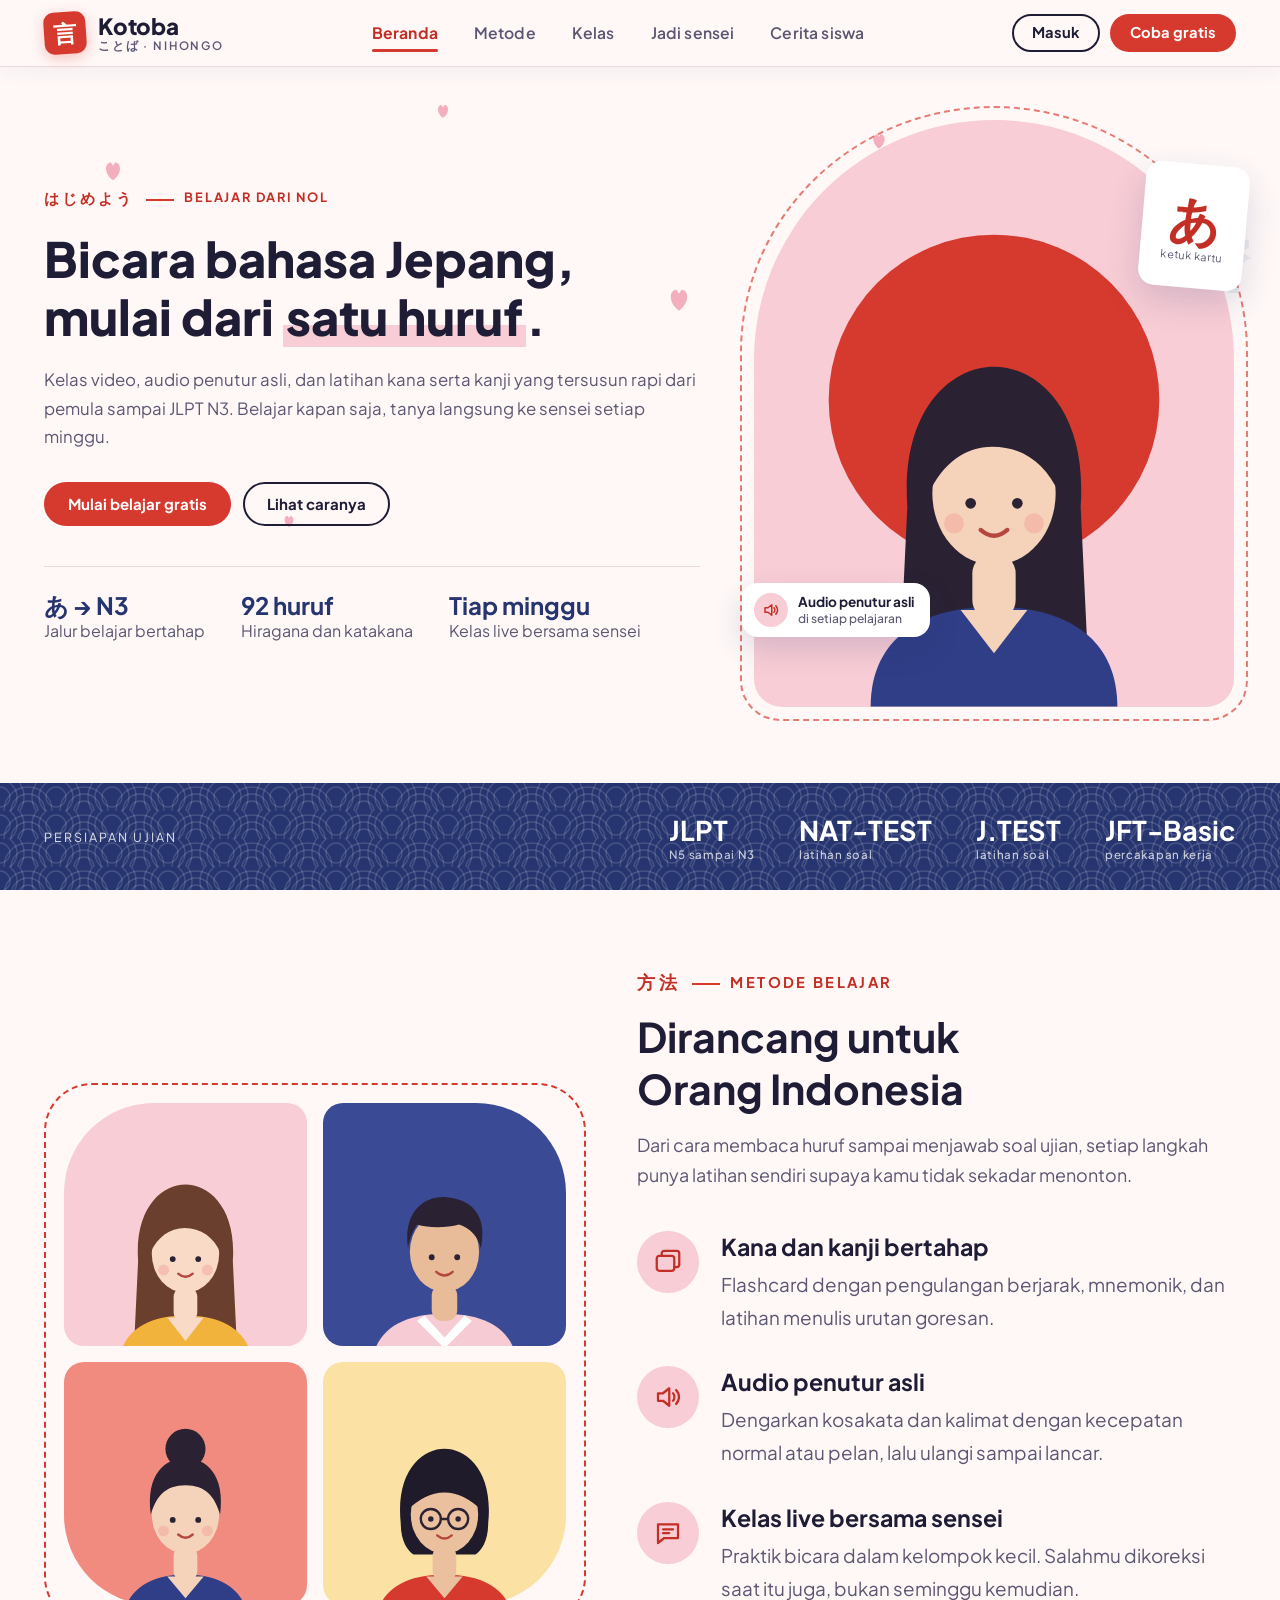
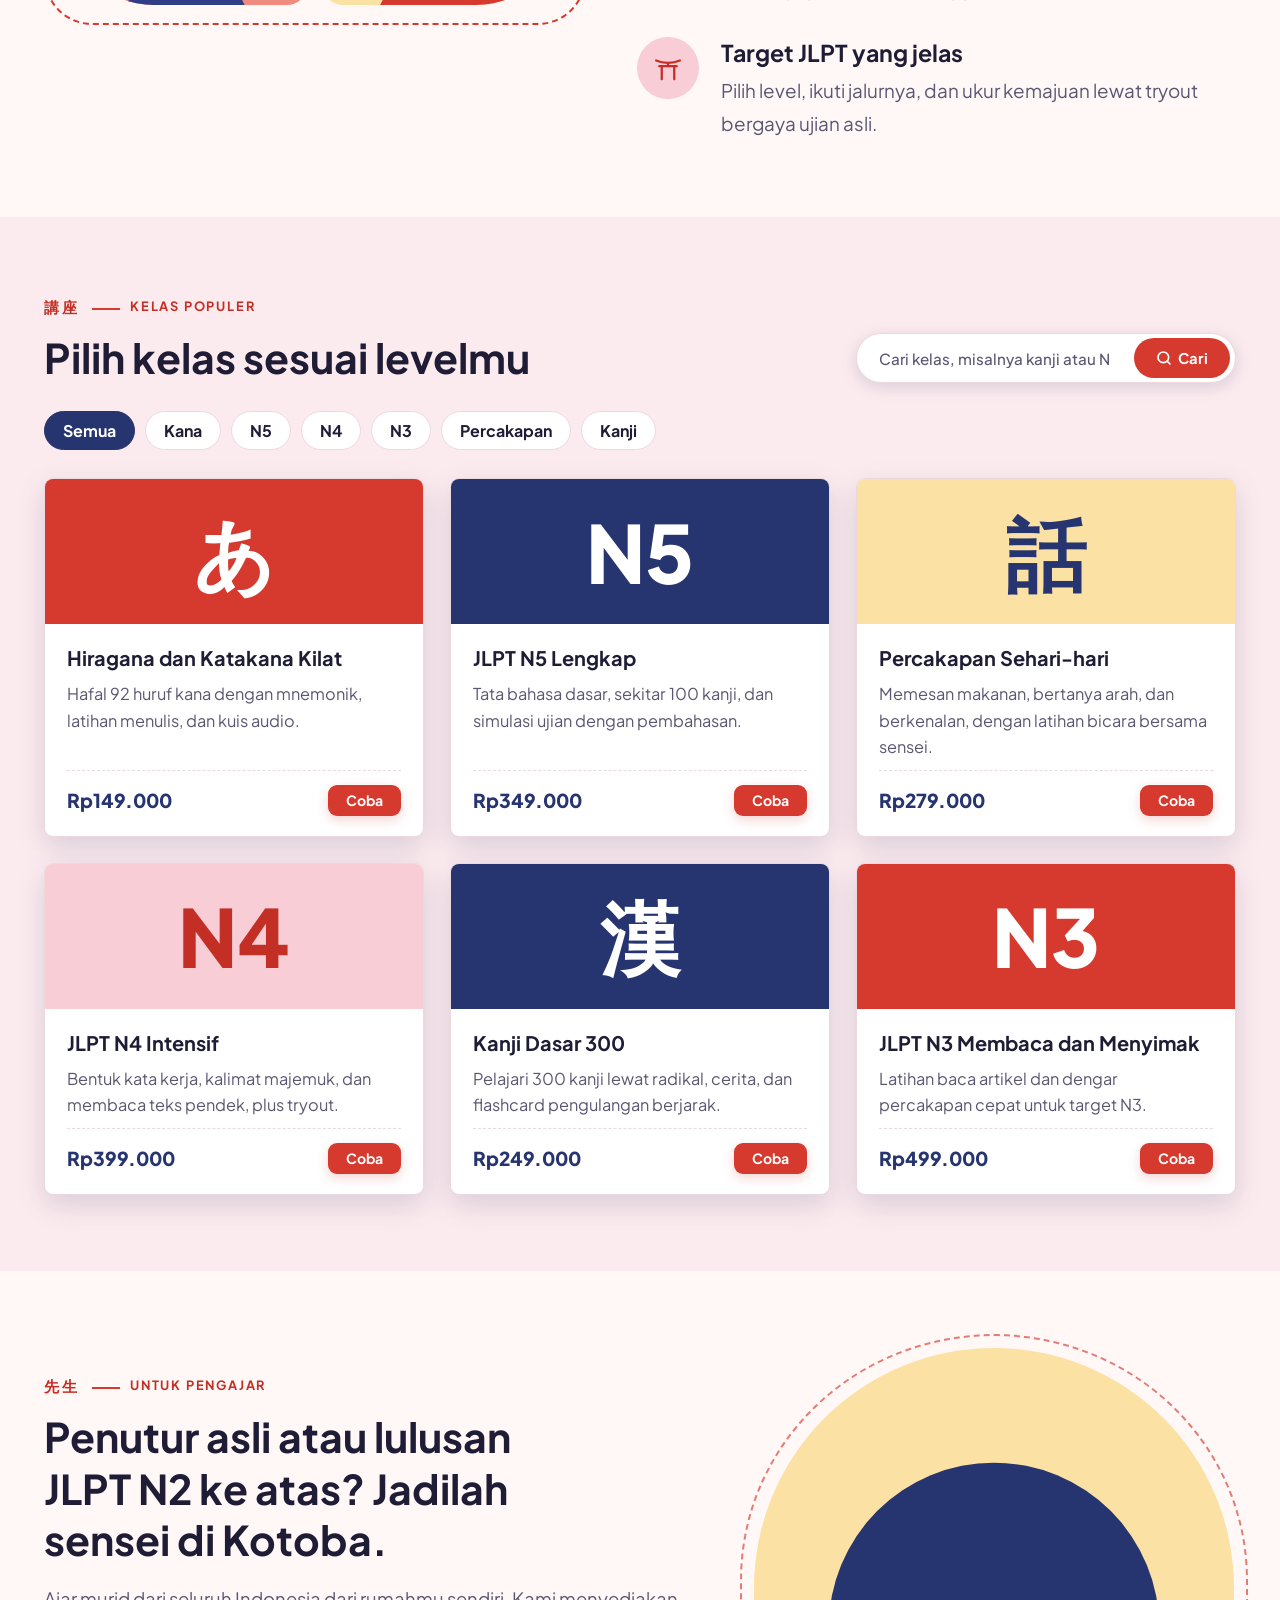
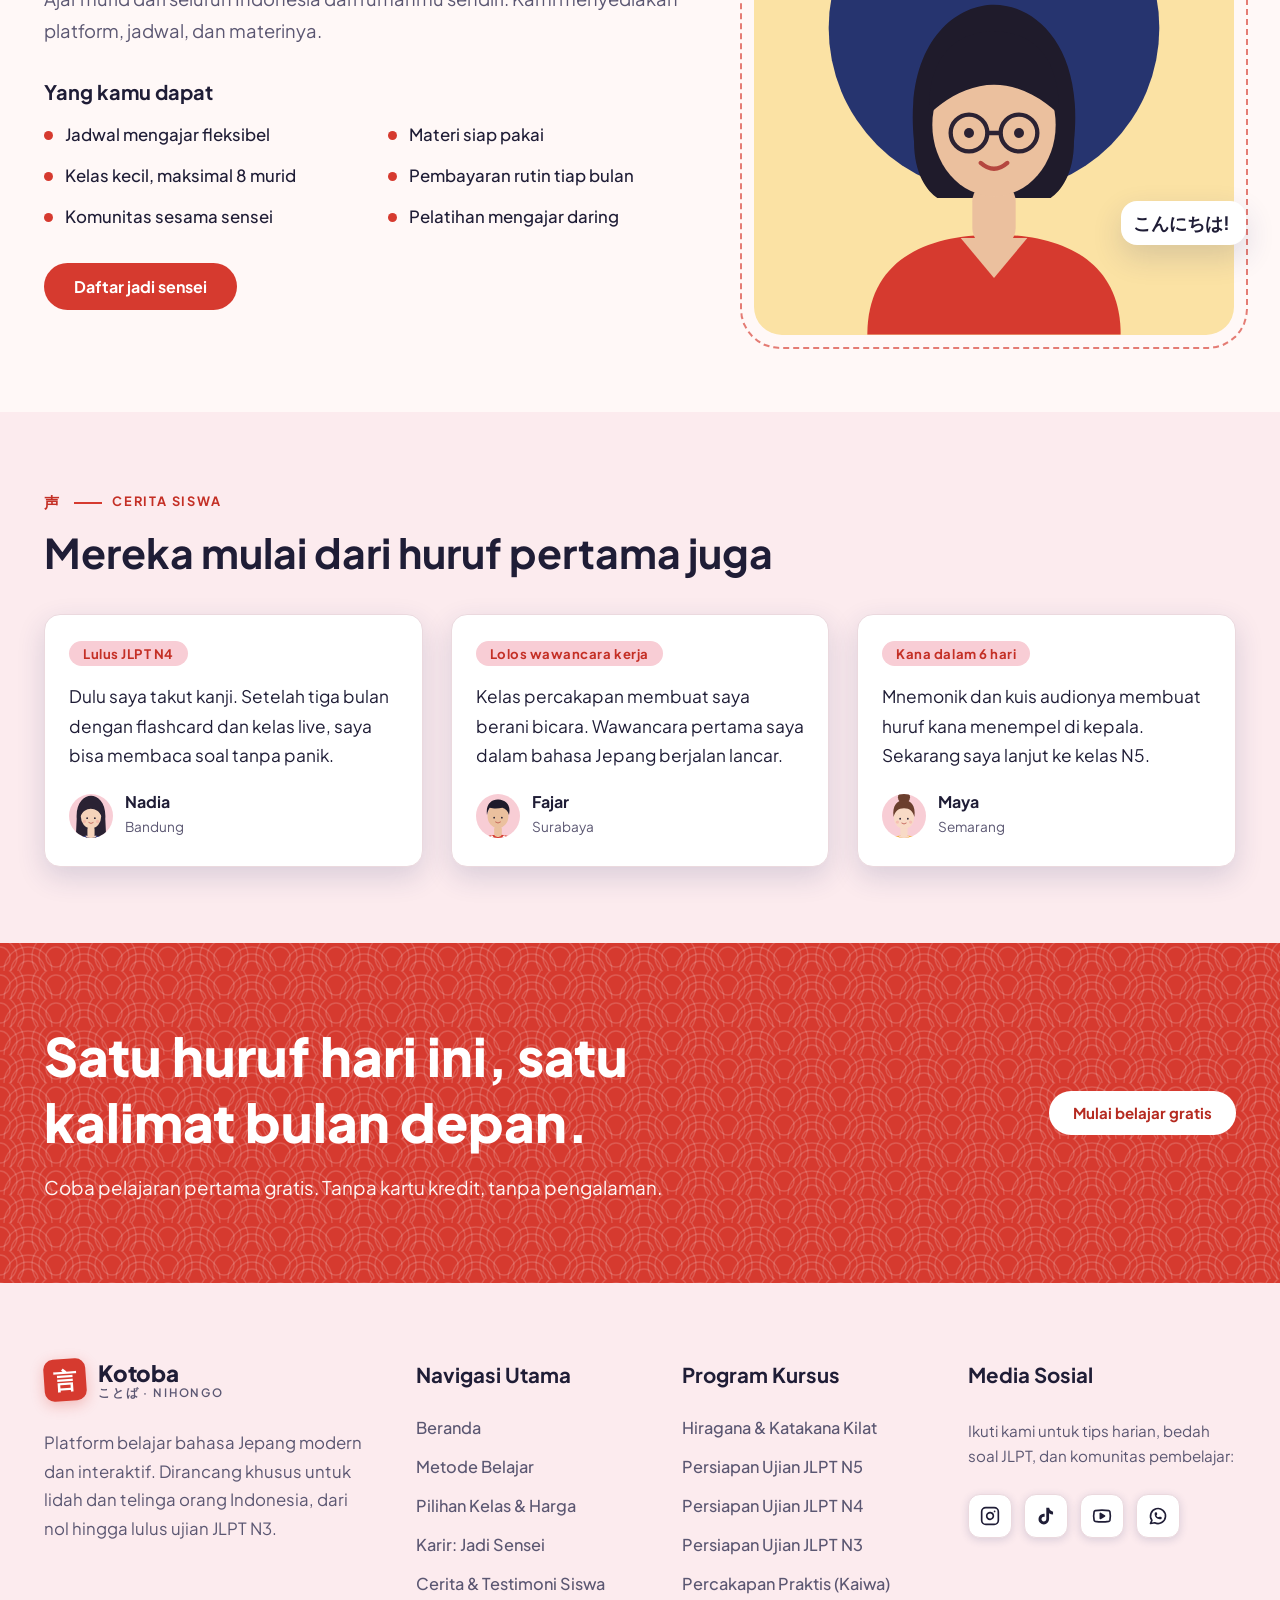
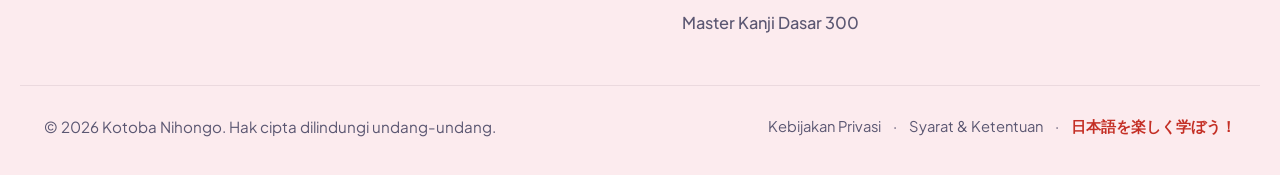
==== commit 815009c2: "Fix tampilan ngezoom dan ndemplok: normalkan viewport meta, rapikan max-width container, overflow, d" ====
--- a/index.html
+++ b/index.html
@@ -3,8 +3,7 @@
 
 <head>
     <meta charset="utf-8">
-    <meta name="viewport" content="width=device-width, initial-scale=1, viewport-fit=cover">
-    <meta name="claude:viewport-fit-sides" content="cover">
+    <meta name="viewport" content="width=device-width, initial-scale=1.0">
     <title>Kotoba Nihongo</title>
 
     <!-- Google Fonts: Plus Jakarta Sans -->
@@ -82,12 +81,12 @@
     </svg>
 
     <header class="wrap nav">
-        <a class="logo" href="beranda.html" aria-label="Kotoba Nihongo">
+        <a class="logo" href="index.html" aria-label="Kotoba Nihongo">
             <span class="seal" aria-hidden="true">言</span>
             <span class="logo-text"><b>Kotoba</b><small>ことば · NIHONGO</small></span>
         </a>
         <nav class="links" id="nav-menu" aria-label="Menu utama">
-            <a href="beranda.html" class="active">Beranda</a>
+            <a href="index.html" class="active">Beranda</a>
             <a href="metode.html">Metode</a>
             <a href="kelas.html">Kelas</a>
             <a href="sensei.html">Jadi sensei</a>
@@ -478,7 +477,7 @@
     <footer class="site" role="contentinfo">
         <div class="wrap footer-main">
             <div class="footer-col brand-col">
-                <a class="logo" href="beranda.html" aria-label="Kotoba Nihongo">
+                <a class="logo" href="index.html" aria-label="Kotoba Nihongo">
                     <span class="seal" aria-hidden="true">言</span>
                     <span class="logo-text"><b>Kotoba</b><small>ことば · NIHONGO</small></span>
                 </a>
@@ -491,7 +490,7 @@
             <div class="footer-col">
                 <h4 class="footer-heading">Navigasi Utama</h4>
                 <ul class="footer-links">
-                    <li><a href="beranda.html">Beranda</a></li>
+                    <li><a href="index.html">Beranda</a></li>
                     <li><a href="metode.html">Metode Belajar</a></li>
                     <li><a href="kelas.html">Pilihan Kelas & Harga</a></li>
                     <li><a href="sensei.html">Karir: Jadi Sensei</a></li>
--- a/style.css
+++ b/style.css
@@ -2,30 +2,31 @@
 :root {
     color-scheme: light;
     box-sizing: border-box;
-    padding-top: env(safe-area-inset-top, 0px);
-    padding-bottom: env(safe-area-inset-bottom, 0px);
 }
 
 html {
     font-size: 16px;
     scroll-padding-top: 100px;
     scroll-behavior: smooth;
+    overflow-x: hidden;
 }
 
 body {
     margin: 0;
     padding: 0;
-    padding-top: 86px;
+    padding-top: 76px;
     background: var(--paper, #fff);
     color: var(--ink, #000);
     font-family: var(--body);
     font-size: 16px;
-    line-height: 1.7;
+    line-height: 1.65;
     -webkit-text-size-adjust: 100%;
+    overflow-x: hidden;
 }
 
 img {
     max-width: 100%;
+    height: auto;
 }
 
 [hidden]:not([hidden=until-found i]) {
@@ -124,15 +125,15 @@
 }
 
 .wrap {
-    max-width: 1600px;
+    max-width: 1240px;
     width: 100%;
     margin-inline: auto;
-    padding-left: max(32px, env(safe-area-inset-left, 0px));
-    padding-right: max(32px, env(safe-area-inset-right, 0px));
+    padding-left: 24px;
+    padding-right: 24px;
 }
 
 .section {
-    padding-block: clamp(56px, 8vw, 104px);
+    padding-block: clamp(48px, 6vw, 84px);
 }
 
 .eyebrow {
@@ -164,17 +165,17 @@
 
 .h2 {
     font-weight: 700;
-    font-size: clamp(2.1rem, 3.8vw, 3.1rem);
+    font-size: clamp(1.85rem, 3.2vw, 2.6rem);
     line-height: 1.25;
     margin-top: 12px;
 }
 
 .lead {
     color: var(--ink-soft);
-    max-width: 78ch;
-    margin-top: 18px;
-    font-size: 1.18rem;
-    line-height: 1.75;
+    max-width: 70ch;
+    margin-top: 16px;
+    font-size: 1.12rem;
+    line-height: 1.7;
 }
 
 .btn {
@@ -182,9 +183,9 @@
     align-items: center;
     justify-content: center;
     gap: 8px;
-    padding: 12px 24px;
+    padding: 11px 22px;
     border-radius: 999px;
-    font: 700 16px/1.2 var(--body);
+    font: 700 15px/1.2 var(--body);
     text-decoration: none;
     border: 2px solid transparent;
     cursor: pointer;
@@ -226,8 +227,8 @@
     -webkit-backdrop-filter: blur(16px);
     border-bottom: 1px solid var(--line);
     box-shadow: 0 4px 20px rgba(38, 52, 111, 0.05);
-    padding-inline: max(32px, calc((100% - 1600px) / 2 + 32px));
-    padding-block: 16px;
+    padding-inline: max(24px, calc((100% - 1240px) / 2 + 24px));
+    padding-block: 12px;
     display: flex;
     align-items: center;
     justify-content: space-between;
@@ -238,19 +239,19 @@
 .logo {
     display: flex;
     align-items: center;
-    gap: 14px;
+    gap: 12px;
     text-decoration: none;
 }
 
 .seal {
-    width: 48px;
-    height: 48px;
-    border-radius: 12px;
+    width: 42px;
+    height: 42px;
+    border-radius: 10px;
     background: var(--shu);
     color: #fff;
     display: grid;
     place-items: center;
-    font: 800 1.65rem/1 var(--display);
+    font: 800 1.45rem/1 var(--display);
     transform: rotate(-4deg);
     box-shadow: 0 4px 14px rgba(214, 58, 47, 0.28);
 }
@@ -262,29 +263,29 @@
 }
 
 .logo-text b {
-    font: 800 1.6rem/1.1 var(--display);
+    font: 800 1.4rem/1.1 var(--display);
     letter-spacing: -0.01em;
 }
 
 .logo-text small {
-    font-size: .75rem;
-    letter-spacing: .18em;
+    font-size: .72rem;
+    letter-spacing: .16em;
     color: var(--ink-soft);
     font-weight: 600;
 }
 
 .links {
     display: flex;
-    gap: clamp(24px, 3.2vw, 42px);
+    gap: 28px;
     font-weight: 600;
-    font-size: 1.1rem;
+    font-size: 0.98rem;
     align-items: center;
 }
 
 .links a {
     text-decoration: none;
     color: var(--ink-soft);
-    padding: 8px 8px;
+    padding: 6px 4px;
     position: relative;
     letter-spacing: 0.01em;
     transition: color .2s ease;
@@ -303,9 +304,9 @@
     content: "";
     position: absolute;
     bottom: 0;
-    left: 8px;
-    right: 8px;
-    height: 3px;
+    left: 4px;
+    right: 4px;
+    height: 2.5px;
     background: var(--shu);
     border-radius: 999px;
 }
@@ -313,18 +314,18 @@
 .nav-actions {
     display: flex;
     align-items: center;
-    gap: 14px;
+    gap: 12px;
 }
 
 .nav-cta {
     display: flex;
-    gap: 14px;
+    gap: 10px;
     align-items: center;
 }
 
 .nav-cta .btn {
-    padding: 11px 26px;
-    font-size: 1.02rem;
+    padding: 8px 18px;
+    font-size: 0.92rem;
     font-weight: 700;
 }
 
@@ -382,7 +383,7 @@
 .hero {
     position: relative;
     overflow: hidden;
-    padding-block: clamp(24px, 5vw, 56px) clamp(64px, 8vw, 104px);
+    padding-block: clamp(24px, 4vw, 44px) clamp(48px, 6vw, 80px);
 }
 
 .watermark {
@@ -390,7 +391,7 @@
     right: max(8px, 2vw);
     top: 20px;
     writing-mode: vertical-rl;
-    font: 800 clamp(5rem, 12vw, 10rem)/1 var(--display);
+    font: 800 clamp(4rem, 8vw, 7rem)/1 var(--display);
     color: var(--indigo-text);
     opacity: .07;
     letter-spacing: .05em;
@@ -402,15 +403,15 @@
     position: relative;
     display: grid;
     grid-template-columns: minmax(0, 1.15fr) minmax(0, .85fr);
-    gap: clamp(48px, 6vw, 96px);
+    gap: clamp(36px, 4vw, 64px);
     align-items: center;
 }
 
 .hero h1 {
     font-weight: 800;
-    font-size: clamp(2.5rem, 5.2vw, 4.4rem);
-    line-height: 1.18;
-    margin: 20px 0 24px;
+    font-size: clamp(2.2rem, 3.8vw, 3.4rem);
+    line-height: 1.2;
+    margin: 18px 0 20px;
 }
 
 .hero h1 em {
@@ -420,9 +421,9 @@
 }
 
 .hero .lead {
-    font-size: clamp(1.15rem, 1.8vw, 1.3rem);
-    line-height: 1.8;
-    max-width: 72ch;
+    font-size: clamp(1.05rem, 1.3vw, 1.18rem);
+    line-height: 1.7;
+    max-width: 65ch;
 }
 
 .hero-actions {
@@ -645,22 +646,22 @@
 }
 
 #metode .h2 {
-    font-size: clamp(2.3rem, 4.4vw, 3.5rem);
+    font-size: clamp(1.85rem, 3.2vw, 2.6rem);
     line-height: 1.25;
+    margin-top: 14px;
+}
+
+#metode .lead {
+    font-size: 1.12rem;
+    line-height: 1.7;
+    max-width: 68ch;
     margin-top: 16px;
-}
-
-#metode .lead {
-    font-size: 1.25rem;
-    line-height: 1.8;
-    max-width: 76ch;
-    margin-top: 20px;
 }
 
 .method-grid {
     display: grid;
     grid-template-columns: minmax(0, .95fr) minmax(0, 1.05fr);
-    gap: clamp(48px, 6vw, 96px);
+    gap: clamp(36px, 4vw, 64px);
     align-items: center;
 }
 
@@ -857,8 +858,8 @@
 
 .grid {
     display: grid;
-    grid-template-columns: repeat(auto-fill, minmax(min(100%, 360px), 1fr));
-    gap: 30px;
+    grid-template-columns: repeat(auto-fill, minmax(min(100%, 340px), 1fr));
+    gap: 26px;
     margin-top: 28px;
 }
 
@@ -880,10 +881,10 @@
 
 .glyph {
     position: relative;
-    height: 165px;
+    height: 145px;
     display: grid;
     place-items: center;
-    font: 800 5.6rem/1 var(--display);
+    font: 800 5rem/1 var(--display);
     color: #fff;
 }
 
@@ -920,20 +921,20 @@
 .course-body {
     display: flex;
     flex-direction: column;
-    gap: 12px;
-    padding: 24px 24px 22px;
+    gap: 10px;
+    padding: 20px 22px 20px;
     flex: 1;
 }
 
 .course h3 {
-    font-size: 1.35rem;
+    font-size: 1.25rem;
     font-weight: 700;
     line-height: 1.35;
 }
 
 .course p {
-    font-size: 1.1rem;
-    line-height: 1.65;
+    font-size: 1.02rem;
+    line-height: 1.6;
     color: var(--ink-soft);
 }
 
@@ -948,7 +949,7 @@
 
 .course-foot {
     margin-top: auto;
-    padding-top: 16px;
+    padding-top: 14px;
     border-top: 1px dashed var(--line);
     display: flex;
     align-items: center;
@@ -957,7 +958,7 @@
 }
 
 .price {
-    font: 800 1.25rem/1 var(--display);
+    font: 800 1.2rem/1 var(--display);
     color: var(--indigo-text);
 }
 
@@ -965,11 +966,11 @@
     display: inline-flex;
     align-items: center;
     justify-content: center;
-    padding: 8px 20px;
+    padding: 7px 18px;
     background: var(--shu);
     color: #fff;
     font-family: var(--body);
-    font-size: 0.92rem;
+    font-size: 0.88rem;
     font-weight: 700;
     line-height: 1.2;
     text-decoration: none;
@@ -1020,56 +1021,56 @@
 /* === SENSEI SECTION === */
 .sensei-grid {
     display: grid;
-    grid-template-columns: minmax(0, 1.2fr) minmax(0, .8fr);
-    gap: clamp(48px, 6vw, 96px);
+    grid-template-columns: minmax(0, 1.15fr) minmax(0, .85fr);
+    gap: clamp(36px, 4vw, 64px);
     align-items: center;
 }
 
 .sensei .lead {
-    font-size: clamp(1.24rem, 1.7vw, 1.42rem);
-    line-height: 1.8;
-    margin-top: 22px;
-    max-width: 66ch;
+    font-size: 1.15rem;
+    line-height: 1.75;
+    margin-top: 18px;
+    max-width: 64ch;
     color: var(--ink-soft);
 }
 
 .perks-title {
-    font: 800 clamp(1.35rem, 1.8vw, 1.55rem) var(--display);
-    margin-top: 40px;
+    font: 700 1.25rem var(--display);
+    margin-top: 32px;
     color: var(--ink);
 }
 
 .perks {
     display: grid;
     grid-template-columns: 1fr 1fr;
-    gap: 18px 44px;
-    margin-top: 22px;
+    gap: 14px 32px;
+    margin-top: 18px;
 }
 
 .perks li {
     display: flex;
-    gap: 16px;
+    gap: 12px;
     align-items: baseline;
-    font-size: clamp(1.15rem, 1.4vw, 1.26rem);
-    line-height: 1.65;
-    font-weight: 600;
+    font-size: 1.05rem;
+    line-height: 1.6;
+    font-weight: 500;
     color: var(--ink);
 }
 
 .perks li::before {
     content: "";
-    width: 11px;
-    height: 11px;
+    width: 9px;
+    height: 9px;
     border-radius: 50%;
     background: var(--shu);
     flex: none;
-    transform: translateY(-2px);
+    transform: translateY(-1px);
 }
 
 .sensei .btn {
-    margin-top: 42px;
-    padding: 15px 36px;
-    font-size: 1.12rem;
+    margin-top: 32px;
+    padding: 12px 28px;
+    font-size: 1rem;
 }
 
 .badge-hello {
@@ -1087,18 +1088,18 @@
 .stories .grid {
     display: grid;
     grid-template-columns: repeat(3, 1fr);
-    gap: 32px;
-    margin-top: 40px;
+    gap: 28px;
+    margin-top: 36px;
 }
 
 .story {
     background: var(--card);
     border: 1px solid var(--line);
-    border-radius: 18px;
-    padding: 32px 30px;
+    border-radius: 16px;
+    padding: 26px 24px;
     display: flex;
     flex-direction: column;
-    gap: 20px;
+    gap: 16px;
     box-shadow: 0 10px 28px var(--shadow);
     transition: transform .2s ease, box-shadow .2s ease;
 }
@@ -1110,46 +1111,46 @@
 
 .story .result {
     align-self: flex-start;
-    font: 700 0.88rem/1 var(--body);
+    font: 700 0.82rem/1 var(--body);
     letter-spacing: .04em;
     background: var(--sakura);
     color: var(--shu-text);
-    padding: 8px 16px;
+    padding: 6px 14px;
     border-radius: 999px;
 }
 
 .story q {
     quotes: none;
-    font-size: 1.22rem;
-    line-height: 1.75;
+    font-size: 1.08rem;
+    line-height: 1.7;
     color: var(--ink);
 }
 
 .story footer {
     display: flex;
     align-items: center;
-    gap: 14px;
+    gap: 12px;
     margin-top: auto;
-    padding-top: 10px;
+    padding-top: 6px;
 }
 
 .story footer b {
     display: block;
     font-family: var(--display);
-    font-size: 1.1rem;
+    font-size: 1rem;
     font-weight: 700;
     line-height: 1.3;
     color: var(--ink);
 }
 
 .story footer span {
-    font-size: 0.92rem;
+    font-size: 0.85rem;
     color: var(--ink-soft);
 }
 
 .story .av {
-    width: 48px;
-    height: 48px;
+    width: 44px;
+    height: 44px;
 }
 
 /* === CTA SECTION === */
@@ -1491,7 +1492,7 @@
     }
 
     .art {
-        max-width: 380px;
+        max-width: min(100%, 320px);
     }
 
     .sensei-art {
@@ -1638,16 +1639,39 @@
 @media (max-width: 560px) {
     header.nav {
         padding-inline: 16px;
-        padding-block: 12px;
+        padding-block: 10px;
     }
 
     body {
-        padding-top: 70px;
+        padding-top: 66px;
     }
 
     .wrap {
-        padding-left: max(16px, env(safe-area-inset-left, 0px));
-        padding-right: max(16px, env(safe-area-inset-right, 0px));
+        padding-left: 16px;
+        padding-right: 16px;
+    }
+
+    .hero h1 {
+        font-size: 2rem;
+        line-height: 1.25;
+        margin: 14px 0 16px;
+    }
+
+    .hero .lead {
+        font-size: 1rem;
+        line-height: 1.6;
+    }
+
+    .h2 {
+        font-size: 1.65rem;
+    }
+
+    .art {
+        max-width: 270px;
+    }
+
+    .watermark {
+        display: none;
     }
 
     /* Di hp kecil: tampilkan tombol Coba Gratis di navbar samping hamburger, dan tombol Masuk ada di dalam burger drawer */
@@ -1656,12 +1680,12 @@
     }
 
     .nav-cta .btn-shu {
-        padding: 8px 16px;
-        font-size: 0.88rem;
+        padding: 7px 14px;
+        font-size: 0.85rem;
     }
 
     .nav-actions {
-        gap: 10px;
+        gap: 8px;
     }
 
     .perks {
@@ -1673,12 +1697,12 @@
     }
 
     .kana {
-        width: 92px;
-        height: 110px;
+        width: 88px;
+        height: 104px;
     }
 
     .kana .g {
-        font-size: 2.8rem;
+        font-size: 2.6rem;
     }
 }
 
